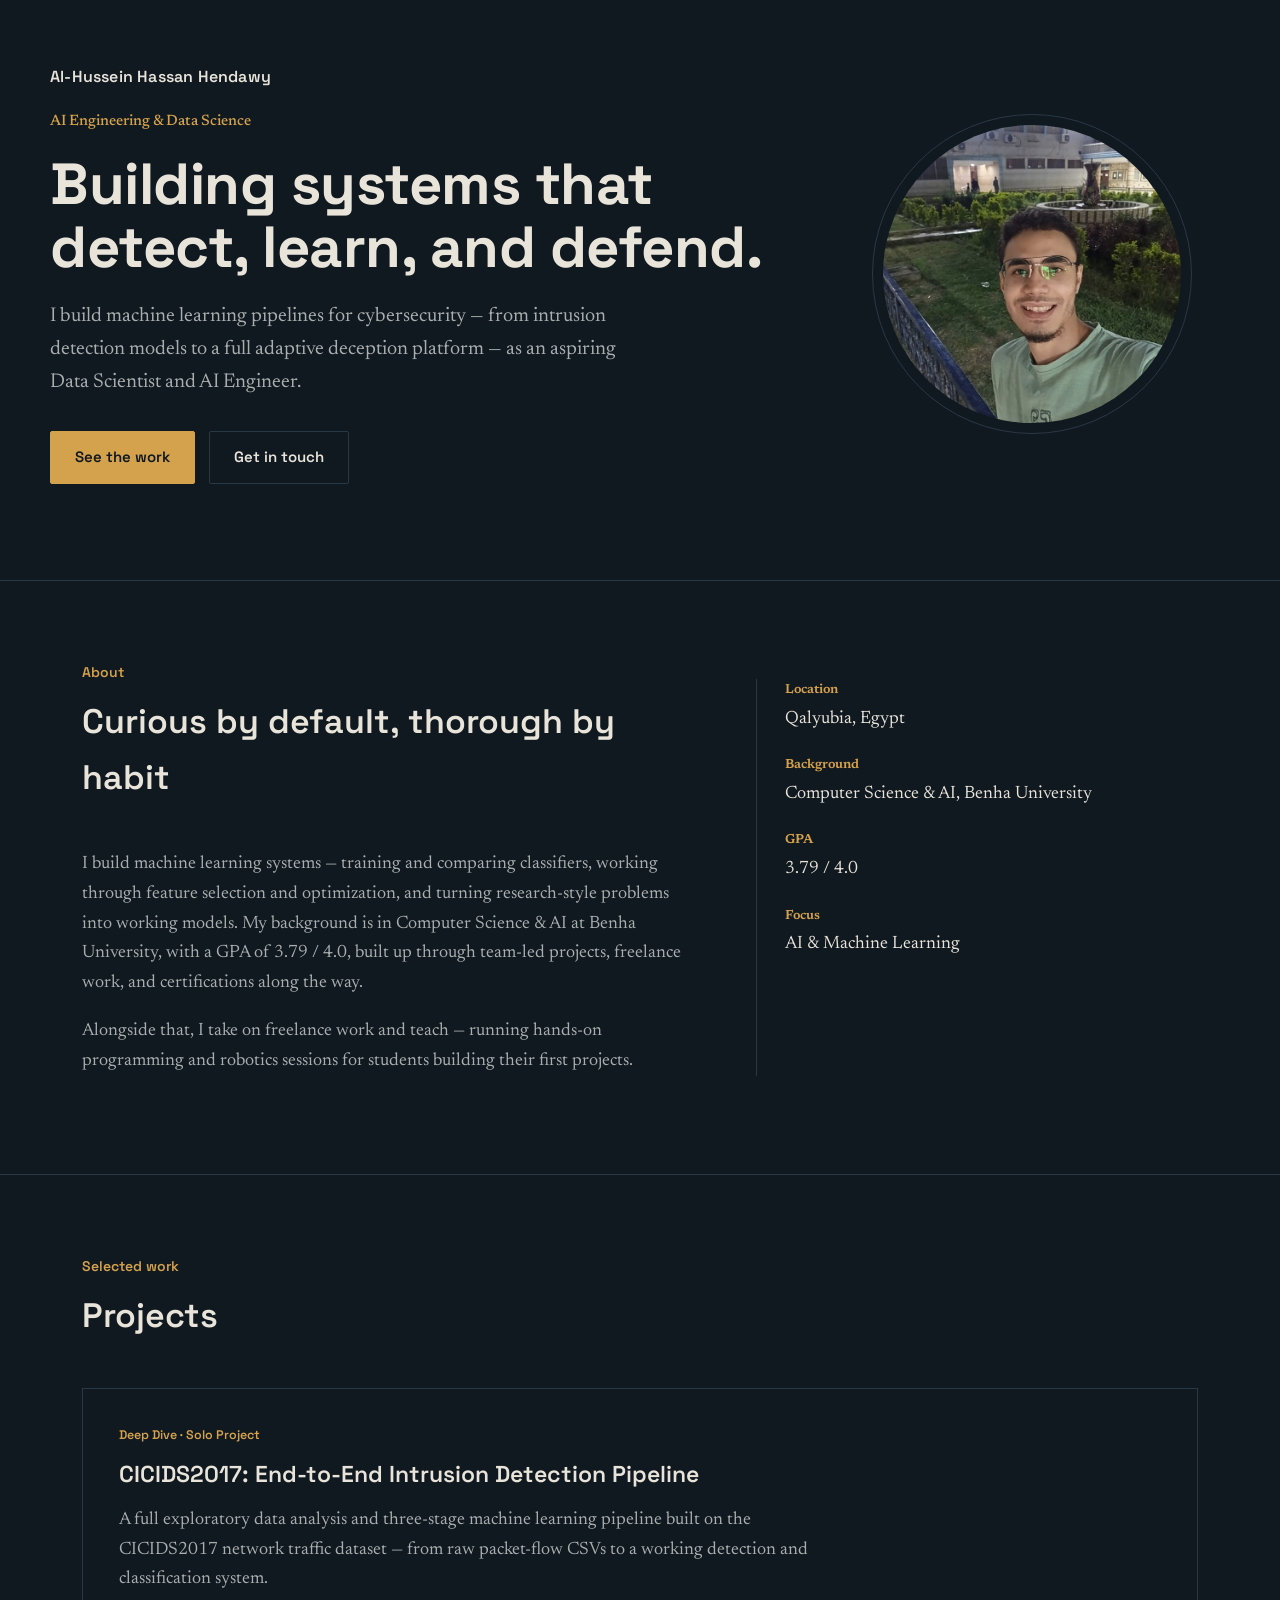
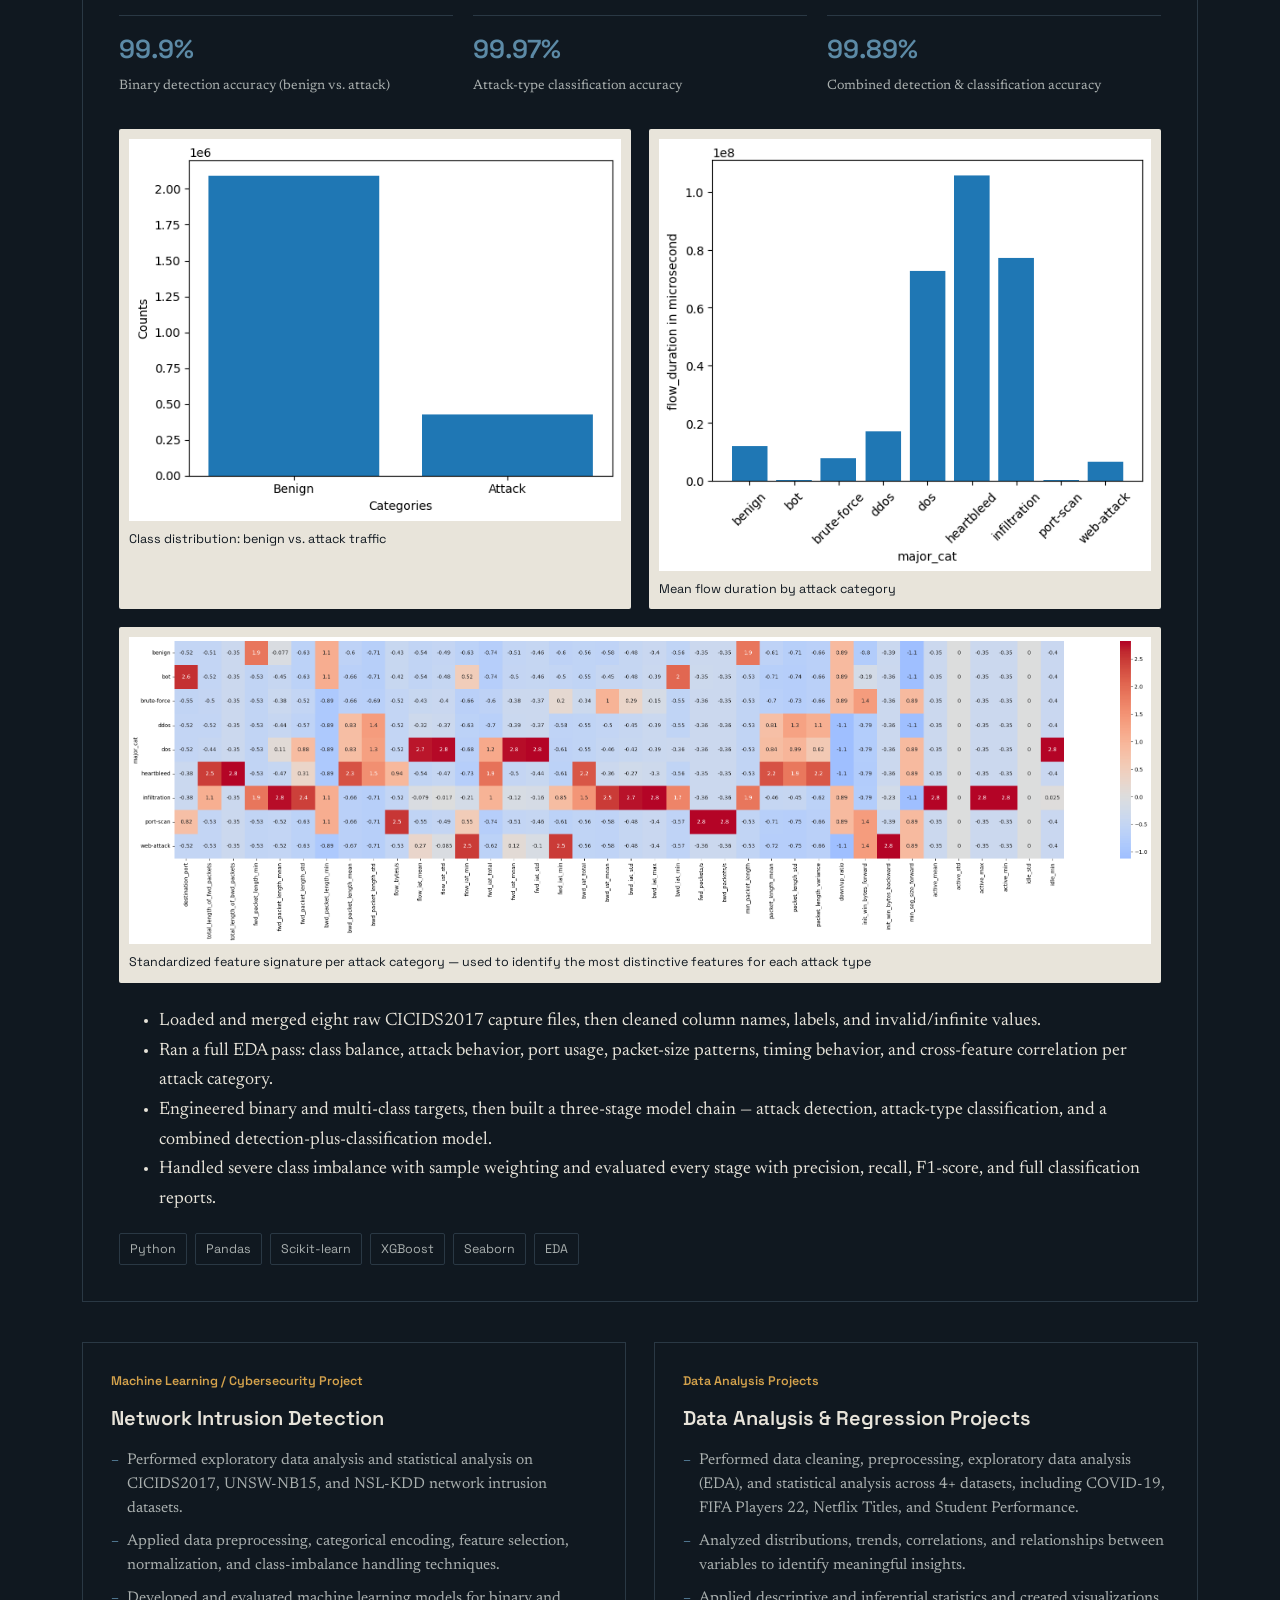
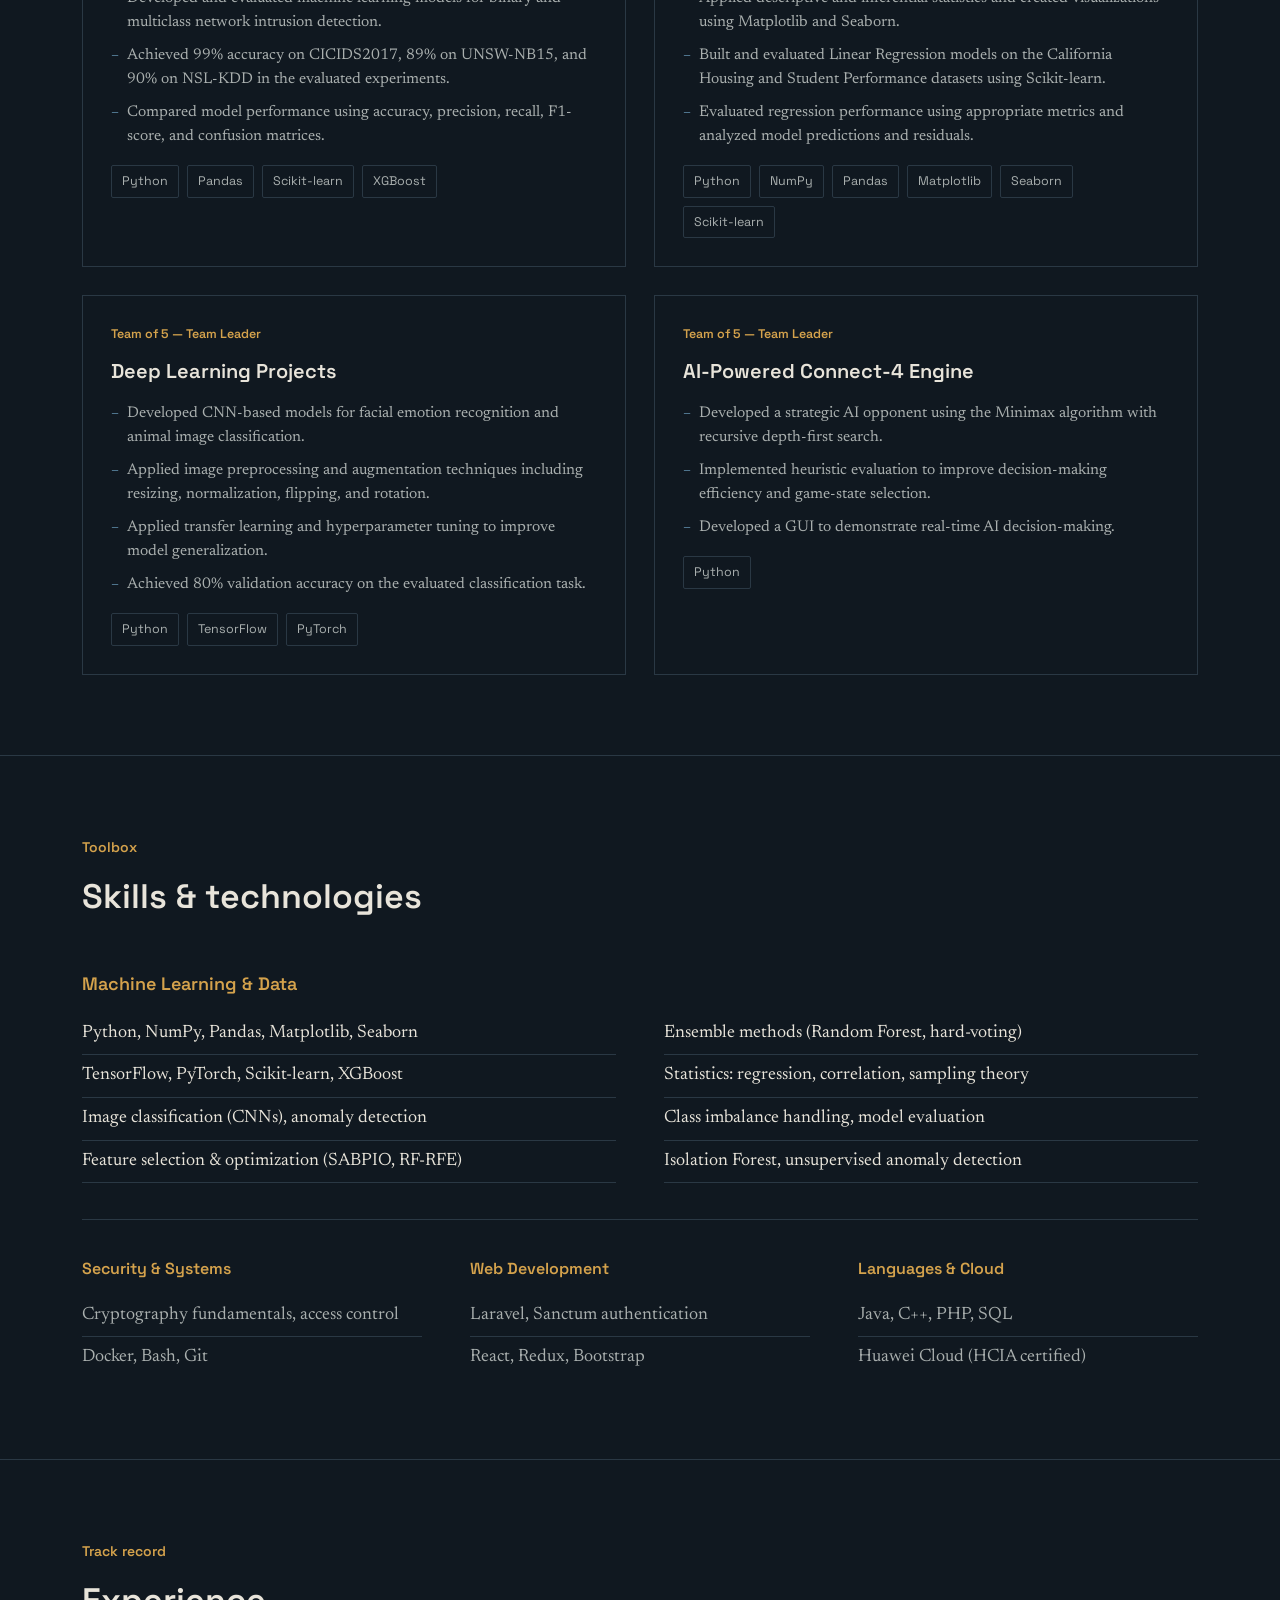
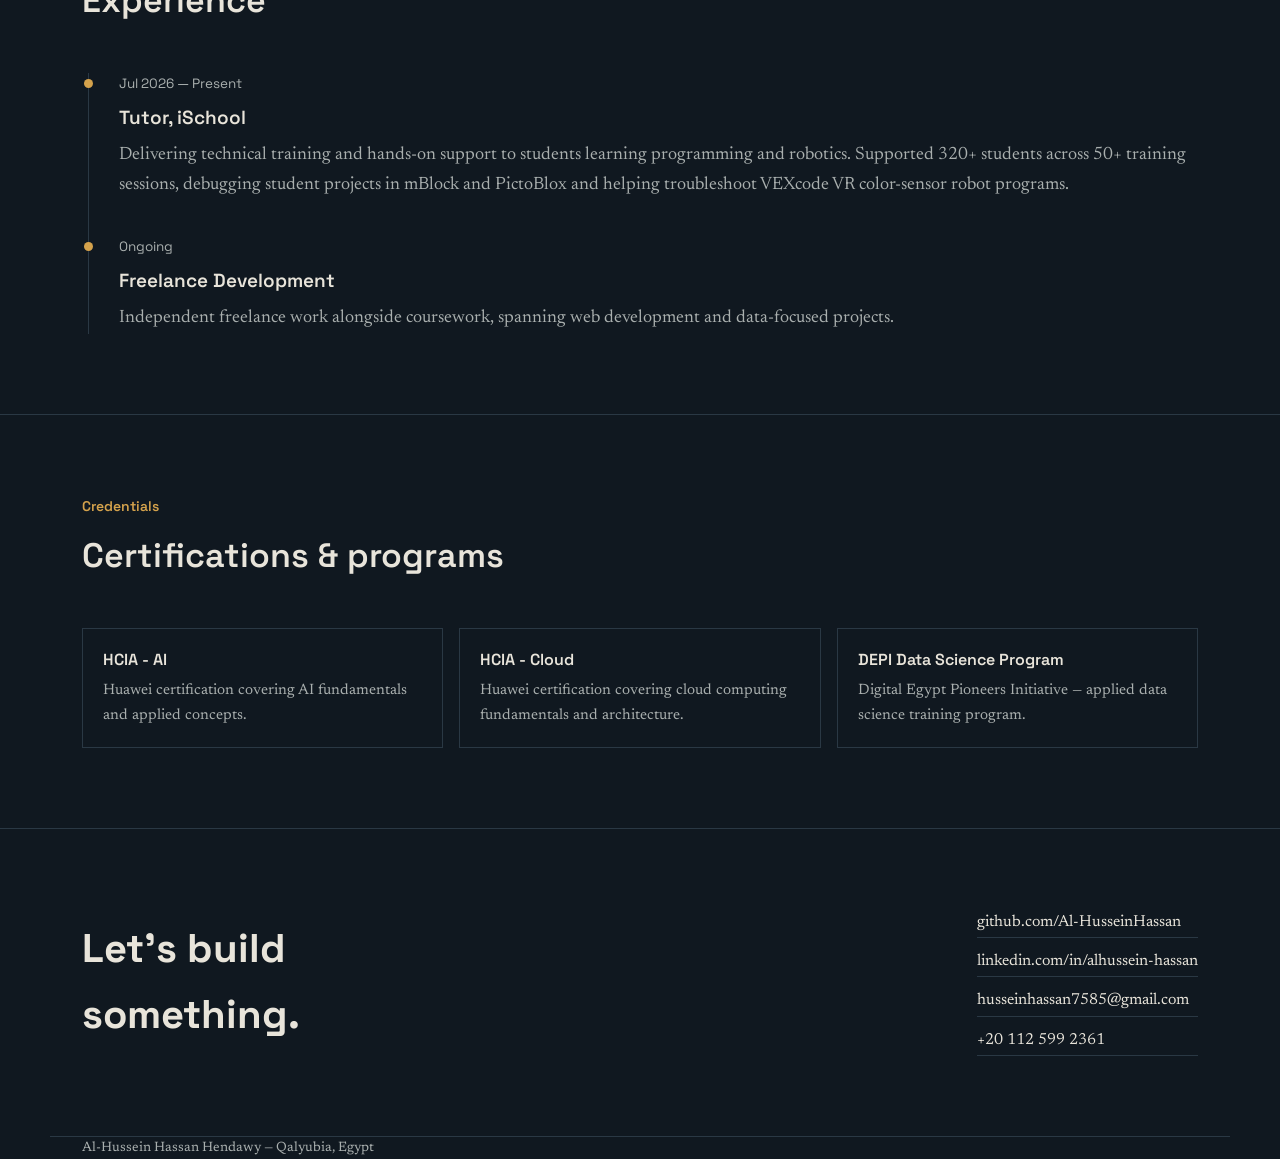
==== index.html @ 484fff5c "Rename index (6).html to index.html" ====
<!DOCTYPE html>
<html lang="en">
<head>
<meta charset="UTF-8">
<meta name="viewport" content="width=device-width, initial-scale=1.0">
<title>Al-Hussein Hassan Hendawy — AI &amp; Data Systems</title>
<link rel="preconnect" href="https://fonts.googleapis.com">
<link rel="preconnect" href="https://fonts.gstatic.com" crossorigin>
<link href="https://fonts.googleapis.com/css2?family=Space+Grotesk:wght@400;500;600;700&family=Newsreader:ital,wght@0,400;0,500;1,400&display=swap" rel="stylesheet">
<style>
  :root{
    --ink:#101820;
    --panel:#17222C;
    --panel-line:#2A3844;
    --paper:#E8E4DA;
    --paper-dim:#A9AFAE;
    --gold:#D4A24C;
    --signal:#5C8AA6;
    --danger:#B85C4A;
    --max:760px;
    --wide:1180px;
  }
  *{box-sizing:border-box;}
  html{scroll-behavior:smooth;}
  body{
    margin:0;
    background:var(--ink);
    color:var(--paper);
    font-family:'Newsreader', Georgia, serif;
    font-size:18px;
    line-height:1.65;
    -webkit-font-smoothing:antialiased;
  }
  h1,h2,h3,.label,nav,.btn,.tag{font-family:'Space Grotesk', sans-serif;}
  a{color:inherit;}
  .wrap{max-width:var(--wide); margin:0 auto; padding:0 32px;}
  .prose{max-width:var(--max);}

  /* focus visibility */
  a:focus-visible, button:focus-visible{outline:2px solid var(--gold); outline-offset:3px;}

  @media (prefers-reduced-motion: reduce){
    *{animation:none !important; transition:none !important;}
  }

  /* ---------- Hero ---------- */
  .hero{
    padding:64px 0 96px;
    display:grid;
    grid-template-columns:1.3fr 0.7fr;
    gap:48px;
    align-items:center;
  }
  .hero-name{
    font-family:'Space Grotesk', sans-serif;
    font-size:16px; font-weight:600; letter-spacing:0.2px;
    color:var(--paper); margin:0 0 20px;
  }
  .hero-eyebrow{color:var(--gold); font-size:15px; margin:0 0 18px; font-weight:500;}
  .hero h1{
    font-size:clamp(38px, 5vw, 58px);
    line-height:1.08;
    margin:0 0 22px;
    font-weight:700;
    letter-spacing:-0.5px;
  }
  .hero p.lede{
    font-family:'Newsreader', serif;
    font-size:20px;
    color:var(--paper-dim);
    max-width:52ch;
    margin:0 0 32px;
  }
  .hero-actions{display:flex; gap:14px; flex-wrap:wrap;}
  .btn{
    display:inline-block; padding:13px 24px; border-radius:2px;
    text-decoration:none; font-size:15px; font-weight:600;
    border:1px solid var(--gold); transition:background .2s, color .2s;
  }
  .btn.primary{background:var(--gold); color:var(--ink);}
  .btn.primary:hover{background:#e3b869;}
  .btn.ghost{background:transparent; color:var(--paper); border-color:var(--panel-line);}
  .btn.ghost:hover{border-color:var(--paper-dim);}

  .hero-art{width:100%; height:auto;}
  .hero-photo-wrap{
    position:relative;
    border:1px solid var(--panel-line);
    border-radius:50%;
    padding:10px;
    width:min(100%, 320px);
    aspect-ratio:1 / 1;
    margin:0 auto;
    overflow:hidden;
  }
  .hero-photo-wrap img{
    display:block; width:100%; height:100%;
    object-fit:cover;
    border-radius:50%;
    filter:grayscale(15%) contrast(1.03);
  }
  .hero-photo-wrap::before{
    content:"";
    position:absolute; top:8px; left:8px;
    width:22px; height:22px;
    border-top:2px solid var(--gold); border-left:2px solid var(--gold);
    border-top-left-radius:50%;
  }
  .hero-photo-wrap::after{
    content:"";
    position:absolute; bottom:8px; right:8px;
    width:22px; height:22px;
    border-bottom:2px solid var(--gold); border-right:2px solid var(--gold);
    border-bottom-right-radius:50%;
  }
  .node{fill:var(--signal); opacity:0.85;}
  .node.flagged{fill:var(--gold);}
  .edge{stroke:var(--panel-line); stroke-width:1.4;}
  .edge.active{stroke:var(--signal); stroke-width:1.4; opacity:0.7;}
  .pulse{
    animation:pulse 2.6s ease-in-out infinite;
    transform-origin:center;
  }
  @keyframes pulse{
    0%,100%{ r:7; opacity:1; }
    50%{ r:11; opacity:0.55; }
  }

  @media (max-width:820px){
    .hero{grid-template-columns:1fr; padding-top:56px;}
  }

  /* ---------- Section shell ---------- */
  section{padding:80px 0; border-top:1px solid var(--panel-line);}
  .section-head{margin-bottom:44px;}
  .section-head .label{color:var(--gold); font-size:14px; font-weight:600; margin:0 0 10px;}
  .section-head h2{font-size:clamp(26px,3vw,34px); margin:0; font-weight:600;}

  /* ---------- About ---------- */
  .about-grid{display:grid; grid-template-columns:1.4fr 1fr; gap:56px;}
  .about-grid p{color:var(--paper-dim);}
  .facts{border-left:1px solid var(--panel-line); padding-left:28px;}
  .facts dt{color:var(--gold); font-size:13px; font-weight:600; margin-top:20px;}
  .facts dt:first-child{margin-top:0;}
  .facts dd{margin:4px 0 0; color:var(--paper);}
  @media (max-width:820px){
    .about-grid{grid-template-columns:1fr;}
    .facts{border-left:none; border-top:1px solid var(--panel-line); padding-left:0; padding-top:28px;}
  }

  /* ---------- Projects ---------- */
  .case{
    border-top:1px solid var(--panel-line);
    padding:34px 0;
    display:grid;
    grid-template-columns:220px 1fr;
    gap:36px;
  }
  .case:last-child{border-bottom:1px solid var(--panel-line);}
  .case-meta{color:var(--paper-dim); font-size:14px;}
  .case-meta .role{color:var(--gold); font-weight:600; display:block; margin-bottom:6px; font-family:'Space Grotesk',sans-serif; font-size:13px;}
  .case h3{margin:0 0 10px; font-size:22px; font-weight:600;}
  .case p{color:var(--paper-dim); margin:0 0 14px;}
  .tags{display:flex; flex-wrap:wrap; gap:8px;}
  .tag{
    font-size:12.5px; padding:5px 10px; border:1px solid var(--panel-line);
    color:var(--paper-dim); border-radius:2px;
  }
  .result{color:var(--signal); font-size:15px; font-family:'Space Grotesk',sans-serif; font-weight:500;}
  @media (max-width:700px){
    .case{grid-template-columns:1fr; gap:12px;}
  }

  .project-grid{display:grid; grid-template-columns:repeat(2, 1fr); gap:28px;}
  .project-card{border:1px solid var(--panel-line); padding:28px;}
  .project-card .role{
    color:var(--gold); font-size:12.5px; font-family:'Space Grotesk',sans-serif;
    font-weight:600; display:block; margin-bottom:10px;
  }
  .project-card h3{font-size:20px; font-weight:600; margin:0 0 14px;}
  .project-card .bullets{list-style:none; margin:0 0 16px; padding:0;}
  .project-card .bullets li{
    position:relative; padding-left:16px; margin-bottom:9px;
    color:var(--paper-dim); font-size:15.5px; line-height:1.55;
  }
  .project-card .bullets li::before{
    content:"–"; position:absolute; left:0; color:var(--signal);
  }
  .project-card .bullets li:last-child{margin-bottom:0;}
  @media (max-width:820px){ .project-grid{grid-template-columns:1fr;} }

  /* ---------- Case study (CICIDS2017) ---------- */
  .study{
    border:1px solid var(--panel-line);
    padding:36px;
    margin-bottom:40px;
  }
  .study-head{margin-bottom:18px;}
  .study .role{
    color:var(--gold); font-size:12.5px; font-weight:600;
    font-family:'Space Grotesk',sans-serif; display:block; margin-bottom:10px;
  }
  .study h3{font-size:23px; font-weight:600; margin:0 0 12px;}
  .study > p{color:var(--paper-dim); max-width:72ch; margin:0 0 20px;}
  .study-stats{
    display:grid; grid-template-columns:repeat(3, 1fr); gap:20px;
    margin-bottom:28px;
  }
  .stat{border-top:1px solid var(--panel-line); padding-top:12px;}
  .stat .num{font-family:'Space Grotesk',sans-serif; font-size:26px; font-weight:600; color:var(--signal); display:block;}
  .stat .desc{color:var(--paper-dim); font-size:13.5px;}
  .study-gallery{
    display:grid; grid-template-columns:1fr 1fr; gap:18px; margin-bottom:24px;
  }
  .study-gallery figure{margin:0; background:var(--paper); border-radius:2px; padding:10px;}
  .study-gallery figure.wide{grid-column:1 / -1;}
  .study-gallery img{width:100%; height:auto; display:block;}
  .study-gallery figcaption{
    color:var(--ink); font-size:12.5px; margin-top:8px; font-family:'Space Grotesk',sans-serif;
  }
  @media (max-width:700px){ .study-stats{grid-template-columns:1fr 1fr;} .study-gallery{grid-template-columns:1fr;} }

  /* ---------- Skills ---------- */
  .skill-feature{
    border-bottom:1px solid var(--panel-line);
    padding-bottom:36px;
    margin-bottom:36px;
  }
  .skill-feature h3{font-size:18px; font-weight:600; color:var(--gold); margin:0 0 14px;}
  .skill-feature ul{
    list-style:none; margin:0; padding:0; color:var(--paper-dim);
    columns:2; column-gap:48px;
  }
  .skill-feature li{padding:6px 0; border-bottom:1px solid var(--panel-line); break-inside:avoid; color:var(--paper);}
  .skill-grid{display:grid; grid-template-columns:repeat(3, 1fr); gap:36px 48px;}
  .skill-group h3{font-size:16px; font-weight:600; color:var(--gold); margin:0 0 12px;}
  .skill-group ul{list-style:none; margin:0; padding:0; color:var(--paper-dim);}
  .skill-group li{padding:6px 0; border-bottom:1px solid var(--panel-line);}
  .skill-group li:last-child{border-bottom:none;}
  @media (max-width:700px){
    .skill-feature ul{columns:1;}
    .skill-grid{grid-template-columns:1fr;}
  }

  /* ---------- Timeline (experience) ---------- */
  .tline{border-left:1px solid var(--panel-line); margin-left:6px;}
  .titem{position:relative; padding:0 0 36px 30px;}
  .titem:last-child{padding-bottom:0;}
  .titem::before{
    content:""; position:absolute; left:-5px; top:6px;
    width:9px; height:9px; border-radius:50%; background:var(--gold);
  }
  .titem .when{color:var(--paper-dim); font-size:13.5px; font-family:'Space Grotesk',sans-serif;}
  .titem h3{margin:6px 0 8px; font-size:19px; font-weight:600;}
  .titem p{color:var(--paper-dim); margin:0;}

  /* ---------- Certifications ---------- */
  .cert-row{display:flex; gap:16px; flex-wrap:wrap;}
  .cert{
    border:1px solid var(--panel-line); padding:18px 20px; flex:1 1 220px;
  }
  .cert h4{margin:0 0 6px; font-size:16px; font-family:'Space Grotesk',sans-serif; font-weight:600;}
  .cert p{margin:0; color:var(--paper-dim); font-size:15px;}

  /* ---------- Contact ---------- */
  .contact-grid{display:flex; justify-content:space-between; align-items:flex-end; flex-wrap:wrap; gap:24px;}
  .contact-grid h2{font-size:clamp(28px,4vw,40px); margin:0 0 8px; max-width:14ch;}
  .contact-links{display:flex; flex-direction:column; gap:10px; font-size:16px;}
  .contact-links a{text-decoration:none; border-bottom:1px solid var(--panel-line); padding-bottom:2px;}
  .contact-links a:hover{border-color:var(--gold); color:var(--gold);}

  footer{
    border-top:1px solid var(--panel-line);
    padding:28px 0; color:var(--paper-dim); font-size:13.5px;
    display:flex; justify-content:space-between; flex-wrap:wrap; gap:8px;
  }
</style>
</head>
<body>

<main id="top">

  <!-- HERO -->
  <div class="wrap hero">
    <div>
      <p class="hero-name">Al-Hussein Hassan Hendawy</p>
      <p class="hero-eyebrow">AI Engineering &amp; Data Science</p>
      <h1>Building systems that detect, learn, and defend.</h1>
      <p class="lede">I build machine learning pipelines for cybersecurity — from intrusion detection models to a full adaptive deception platform — as an aspiring Data Scientist and AI Engineer.</p>
      <div class="hero-actions">
        <a href="https://github.com/Al-HusseinHassan" class="btn primary" target="_blank" rel="noopener">See the work</a>
        <a href="https://mail.google.com/mail/?view=cm&fs=1&to=husseinhassan7585@gmail.com" class="btn ghost" target="_blank" rel="noopener">Get in touch</a>
      </div>
    </div>
    <div class="hero-photo-wrap">
      <img src="[data-uri]" alt="Al-Hussein Hassan Hendawy">
    </div>
  </div>

  <!-- ABOUT -->
  <section id="about">
    <div class="wrap about-grid">
      <div>
        <div class="section-head">
          <p class="label">About</p>
          <h2>Curious by default, thorough by habit</h2>
        </div>
        <p>I build machine learning systems — training and comparing classifiers, working through feature selection and optimization, and turning research-style problems into working models. My background is in Computer Science &amp; AI at Benha University, with a GPA of 3.79 / 4.0, built up through team-led projects, freelance work, and certifications along the way.</p>
        <p>Alongside that, I take on freelance work and teach — running hands-on programming and robotics sessions for students building their first projects.</p>
      </div>
      <dl class="facts">
        <dt>Location</dt>
        <dd>Qalyubia, Egypt</dd>
        <dt>Background</dt>
        <dd>Computer Science &amp; AI, Benha University</dd>
        <dt>GPA</dt>
        <dd>3.79 / 4.0</dd>
        <dt>Focus</dt>
        <dd>AI &amp; Machine Learning</dd>
      </dl>
    </div>
  </section>

  <!-- PROJECTS -->
  <section id="projects">
    <div class="wrap">
      <div class="section-head">
        <p class="label">Selected work</p>
        <h2>Projects</h2>
      </div>

      <div class="study">
        <span class="role">Deep Dive · Solo Project</span>
        <h3>CICIDS2017: End-to-End Intrusion Detection Pipeline</h3>
        <p>A full exploratory data analysis and three-stage machine learning pipeline built on the CICIDS2017 network traffic dataset — from raw packet-flow CSVs to a working detection and classification system.</p>
        <div class="study-stats">
          <div class="stat">
            <span class="num">99.9%</span>
            <span class="desc">Binary detection accuracy (benign vs. attack)</span>
          </div>
          <div class="stat">
            <span class="num">99.97%</span>
            <span class="desc">Attack-type classification accuracy</span>
          </div>
          <div class="stat">
            <span class="num">99.89%</span>
            <span class="desc">Combined detection &amp; classification accuracy</span>
          </div>
        </div>
        <div class="study-gallery">
          <figure>
            <img src="[data-uri]" alt="Bar chart comparing benign versus attack traffic counts">
            <figcaption>Class distribution: benign vs. attack traffic</figcaption>
          </figure>
          <figure>
            <img src="[data-uri]" alt="Bar chart of mean flow duration across attack categories">
            <figcaption>Mean flow duration by attack category</figcaption>
          </figure>
          <figure class="wide">
            <img src="[data-uri]" alt="Heatmap of standardized feature values per attack category">
            <figcaption>Standardized feature signature per attack category — used to identify the most distinctive features for each attack type</figcaption>
          </figure>
        </div>
        <ul class="bullets">
          <li>Loaded and merged eight raw CICIDS2017 capture files, then cleaned column names, labels, and invalid/infinite values.</li>
          <li>Ran a full EDA pass: class balance, attack behavior, port usage, packet-size patterns, timing behavior, and cross-feature correlation per attack category.</li>
          <li>Engineered binary and multi-class targets, then built a three-stage model chain — attack detection, attack-type classification, and a combined detection-plus-classification model.</li>
          <li>Handled severe class imbalance with sample weighting and evaluated every stage with precision, recall, F1-score, and full classification reports.</li>
        </ul>
        <div class="tags">
          <span class="tag">Python</span><span class="tag">Pandas</span><span class="tag">Scikit-learn</span><span class="tag">XGBoost</span><span class="tag">Seaborn</span><span class="tag">EDA</span>
        </div>
      </div>

      <div class="project-grid">
        <div class="project-card">
          <span class="role">Machine Learning / Cybersecurity Project</span>
          <h3>Network Intrusion Detection</h3>
          <ul class="bullets">
            <li>Performed exploratory data analysis and statistical analysis on CICIDS2017, UNSW-NB15, and NSL-KDD network intrusion datasets.</li>
            <li>Applied data preprocessing, categorical encoding, feature selection, normalization, and class-imbalance handling techniques.</li>
            <li>Developed and evaluated machine learning models for binary and multiclass network intrusion detection.</li>
            <li>Achieved 99% accuracy on CICIDS2017, 89% on UNSW-NB15, and 90% on NSL-KDD in the evaluated experiments.</li>
            <li>Compared model performance using accuracy, precision, recall, F1-score, and confusion matrices.</li>
          </ul>
          <div class="tags">
            <span class="tag">Python</span><span class="tag">Pandas</span><span class="tag">Scikit-learn</span><span class="tag">XGBoost</span>
          </div>
        </div>

        <div class="project-card">
          <span class="role">Data Analysis Projects</span>
          <h3>Data Analysis &amp; Regression Projects</h3>
          <ul class="bullets">
            <li>Performed data cleaning, preprocessing, exploratory data analysis (EDA), and statistical analysis across 4+ datasets, including COVID-19, FIFA Players 22, Netflix Titles, and Student Performance.</li>
            <li>Analyzed distributions, trends, correlations, and relationships between variables to identify meaningful insights.</li>
            <li>Applied descriptive and inferential statistics and created visualizations using Matplotlib and Seaborn.</li>
            <li>Built and evaluated Linear Regression models on the California Housing and Student Performance datasets using Scikit-learn.</li>
            <li>Evaluated regression performance using appropriate metrics and analyzed model predictions and residuals.</li>
          </ul>
          <div class="tags">
            <span class="tag">Python</span><span class="tag">NumPy</span><span class="tag">Pandas</span><span class="tag">Matplotlib</span><span class="tag">Seaborn</span><span class="tag">Scikit-learn</span>
          </div>
        </div>

        <div class="project-card">
          <span class="role">Team of 5 — Team Leader</span>
          <h3>Deep Learning Projects</h3>
          <ul class="bullets">
            <li>Developed CNN-based models for facial emotion recognition and animal image classification.</li>
            <li>Applied image preprocessing and augmentation techniques including resizing, normalization, flipping, and rotation.</li>
            <li>Applied transfer learning and hyperparameter tuning to improve model generalization.</li>
            <li>Achieved 80% validation accuracy on the evaluated classification task.</li>
          </ul>
          <div class="tags">
            <span class="tag">Python</span><span class="tag">TensorFlow</span><span class="tag">PyTorch</span>
          </div>
        </div>

        <div class="project-card">
          <span class="role">Team of 5 — Team Leader</span>
          <h3>AI-Powered Connect-4 Engine</h3>
          <ul class="bullets">
            <li>Developed a strategic AI opponent using the Minimax algorithm with recursive depth-first search.</li>
            <li>Implemented heuristic evaluation to improve decision-making efficiency and game-state selection.</li>
            <li>Developed a GUI to demonstrate real-time AI decision-making.</li>
          </ul>
          <div class="tags">
            <span class="tag">Python</span>
          </div>
        </div>
      </div>
    </div>
  </section>

  <!-- SKILLS -->
  <section id="skills">
    <div class="wrap">
      <div class="section-head">
        <p class="label">Toolbox</p>
        <h2>Skills &amp; technologies</h2>
      </div>
      <div class="skill-feature">
        <h3>Machine Learning &amp; Data</h3>
        <ul>
          <li>Python, NumPy, Pandas, Matplotlib, Seaborn</li>
          <li>TensorFlow, PyTorch, Scikit-learn, XGBoost</li>
          <li>Image classification (CNNs), anomaly detection</li>
          <li>Feature selection &amp; optimization (SABPIO, RF-RFE)</li>
          <li>Ensemble methods (Random Forest, hard-voting)</li>
          <li>Statistics: regression, correlation, sampling theory</li>
          <li>Class imbalance handling, model evaluation</li>
          <li>Isolation Forest, unsupervised anomaly detection</li>
        </ul>
      </div>
      <div class="skill-grid">
        <div class="skill-group">
          <h3>Security &amp; Systems</h3>
          <ul>
            <li>Cryptography fundamentals, access control</li>
            <li>Docker, Bash, Git</li>
          </ul>
        </div>
        <div class="skill-group">
          <h3>Web Development</h3>
          <ul>
            <li>Laravel, Sanctum authentication</li>
            <li>React, Redux, Bootstrap</li>
          </ul>
        </div>
        <div class="skill-group">
          <h3>Languages &amp; Cloud</h3>
          <ul>
            <li>Java, C++, PHP, SQL</li>
            <li>Huawei Cloud (HCIA certified)</li>
          </ul>
        </div>
      </div>
    </div>
  </section>

  <!-- EXPERIENCE -->
  <section id="experience">
    <div class="wrap">
      <div class="section-head">
        <p class="label">Track record</p>
        <h2>Experience</h2>
      </div>
      <div class="tline">
        <div class="titem">
          <div class="when">Jul 2026 — Present</div>
          <h3>Tutor, iSchool</h3>
          <p>Delivering technical training and hands-on support to students learning programming and robotics. Supported 320+ students across 50+ training sessions, debugging student projects in mBlock and PictoBlox and helping troubleshoot VEXcode VR color-sensor robot programs.</p>
        </div>
        <div class="titem">
          <div class="when">Ongoing</div>
          <h3>Freelance Development</h3>
          <p>Independent freelance work alongside coursework, spanning web development and data-focused projects.</p>
        </div>
      </div>
    </div>
  </section>

  <!-- CERTIFICATIONS -->
  <section id="certifications">
    <div class="wrap">
      <div class="section-head">
        <p class="label">Credentials</p>
        <h2>Certifications &amp; programs</h2>
      </div>
      <div class="cert-row">
        <div class="cert">
          <h4>HCIA - AI</h4>
          <p>Huawei certification covering AI fundamentals and applied concepts.</p>
        </div>
        <div class="cert">
          <h4>HCIA - Cloud</h4>
          <p>Huawei certification covering cloud computing fundamentals and architecture.</p>
        </div>
        <div class="cert">
          <h4>DEPI Data Science Program</h4>
          <p>Digital Egypt Pioneers Initiative — applied data science training program.</p>
        </div>
      </div>
    </div>
  </section>

  <!-- CONTACT -->
  <section id="contact">
    <div class="wrap contact-grid">
      <h2>Let's build something.</h2>
      <div class="contact-links">
        <a href="https://github.com/Al-HusseinHassan" target="_blank" rel="noopener">github.com/Al-HusseinHassan</a>
        <a href="https://www.linkedin.com/in/alhussein-hassan/" target="_blank" rel="noopener">linkedin.com/in/alhussein-hassan</a>
        <a href="mailto:husseinhassan7585@gmail.com">husseinhassan7585@gmail.com</a>
        <a href="tel:+201125992361">+20 112 599 2361</a>
      </div>
    </div>
  </section>

</main>

<footer class="wrap">
  <span>Al-Hussein Hassan Hendawy — Qalyubia, Egypt</span>
</footer>



</body>
</html>
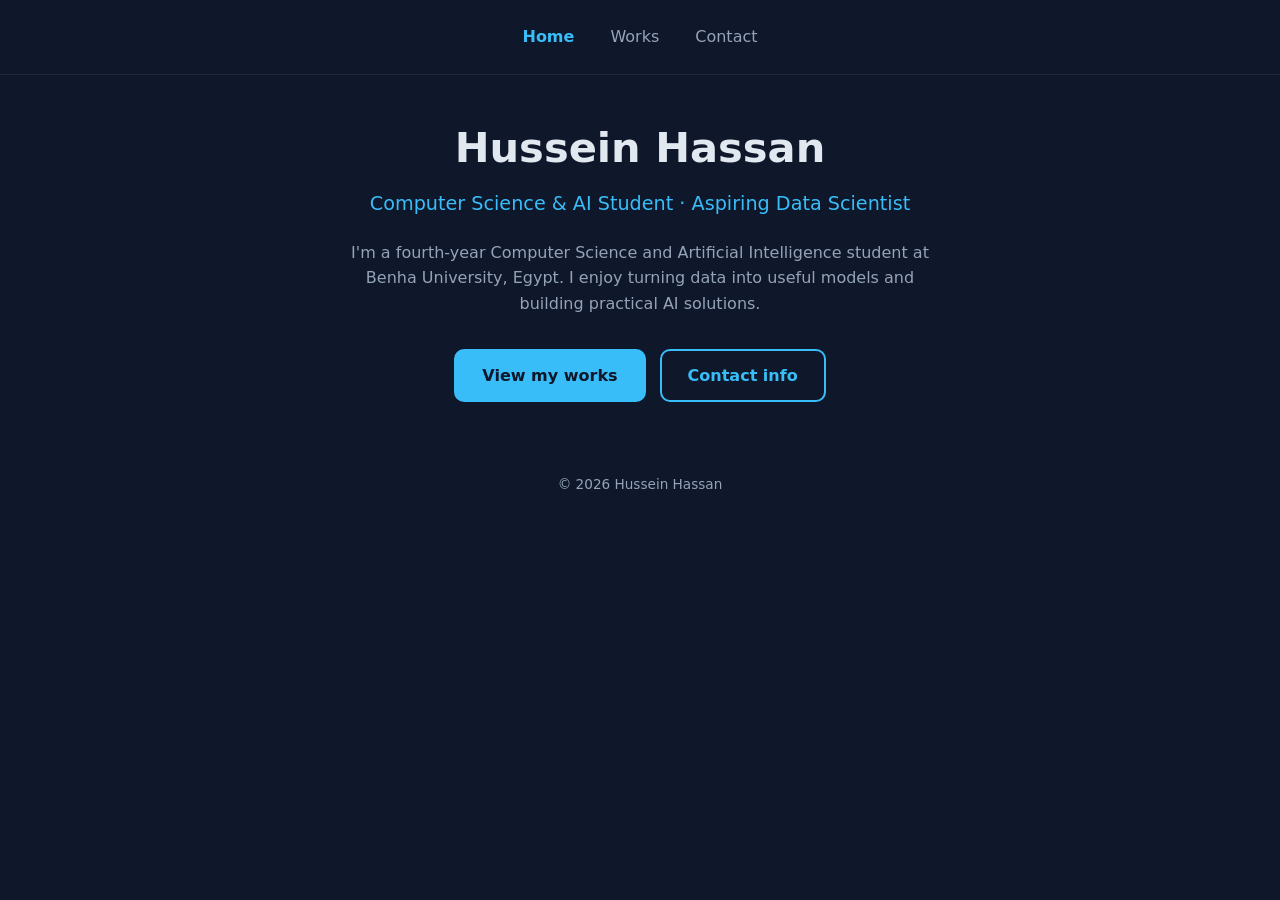
==== commit ea05e49e: "Add files via upload" ====
--- a/index.html
+++ b/index.html
@@ -1,550 +1,32 @@
 <!DOCTYPE html>
 <html lang="en">
 <head>
-<meta charset="UTF-8">
-<meta name="viewport" content="width=device-width, initial-scale=1.0">
-<title>Al-Hussein Hassan Hendawy — AI &amp; Data Systems</title>
-<link rel="preconnect" href="https://fonts.googleapis.com">
-<link rel="preconnect" href="https://fonts.gstatic.com" crossorigin>
-<link href="https://fonts.googleapis.com/css2?family=Space+Grotesk:wght@400;500;600;700&family=Newsreader:ital,wght@0,400;0,500;1,400&display=swap" rel="stylesheet">
-<style>
-  :root{
-    --ink:#101820;
-    --panel:#17222C;
-    --panel-line:#2A3844;
-    --paper:#E8E4DA;
-    --paper-dim:#A9AFAE;
-    --gold:#D4A24C;
-    --signal:#5C8AA6;
-    --danger:#B85C4A;
-    --max:760px;
-    --wide:1180px;
-  }
-  *{box-sizing:border-box;}
-  html{scroll-behavior:smooth;}
-  body{
-    margin:0;
-    background:var(--ink);
-    color:var(--paper);
-    font-family:'Newsreader', Georgia, serif;
-    font-size:18px;
-    line-height:1.65;
-    -webkit-font-smoothing:antialiased;
-  }
-  h1,h2,h3,.label,nav,.btn,.tag{font-family:'Space Grotesk', sans-serif;}
-  a{color:inherit;}
-  .wrap{max-width:var(--wide); margin:0 auto; padding:0 32px;}
-  .prose{max-width:var(--max);}
-
-  /* focus visibility */
-  a:focus-visible, button:focus-visible{outline:2px solid var(--gold); outline-offset:3px;}
-
-  @media (prefers-reduced-motion: reduce){
-    *{animation:none !important; transition:none !important;}
-  }
-
-  /* ---------- Hero ---------- */
-  .hero{
-    padding:64px 0 96px;
-    display:grid;
-    grid-template-columns:1.3fr 0.7fr;
-    gap:48px;
-    align-items:center;
-  }
-  .hero-name{
-    font-family:'Space Grotesk', sans-serif;
-    font-size:16px; font-weight:600; letter-spacing:0.2px;
-    color:var(--paper); margin:0 0 20px;
-  }
-  .hero-eyebrow{color:var(--gold); font-size:15px; margin:0 0 18px; font-weight:500;}
-  .hero h1{
-    font-size:clamp(38px, 5vw, 58px);
-    line-height:1.08;
-    margin:0 0 22px;
-    font-weight:700;
-    letter-spacing:-0.5px;
-  }
-  .hero p.lede{
-    font-family:'Newsreader', serif;
-    font-size:20px;
-    color:var(--paper-dim);
-    max-width:52ch;
-    margin:0 0 32px;
-  }
-  .hero-actions{display:flex; gap:14px; flex-wrap:wrap;}
-  .btn{
-    display:inline-block; padding:13px 24px; border-radius:2px;
-    text-decoration:none; font-size:15px; font-weight:600;
-    border:1px solid var(--gold); transition:background .2s, color .2s;
-  }
-  .btn.primary{background:var(--gold); color:var(--ink);}
-  .btn.primary:hover{background:#e3b869;}
-  .btn.ghost{background:transparent; color:var(--paper); border-color:var(--panel-line);}
-  .btn.ghost:hover{border-color:var(--paper-dim);}
-
-  .hero-art{width:100%; height:auto;}
-  .hero-photo-wrap{
-    position:relative;
-    border:1px solid var(--panel-line);
-    border-radius:50%;
-    padding:10px;
-    width:min(100%, 320px);
-    aspect-ratio:1 / 1;
-    margin:0 auto;
-    overflow:hidden;
-  }
-  .hero-photo-wrap img{
-    display:block; width:100%; height:100%;
-    object-fit:cover;
-    border-radius:50%;
-    filter:grayscale(15%) contrast(1.03);
-  }
-  .hero-photo-wrap::before{
-    content:"";
-    position:absolute; top:8px; left:8px;
-    width:22px; height:22px;
-    border-top:2px solid var(--gold); border-left:2px solid var(--gold);
-    border-top-left-radius:50%;
-  }
-  .hero-photo-wrap::after{
-    content:"";
-    position:absolute; bottom:8px; right:8px;
-    width:22px; height:22px;
-    border-bottom:2px solid var(--gold); border-right:2px solid var(--gold);
-    border-bottom-right-radius:50%;
-  }
-  .node{fill:var(--signal); opacity:0.85;}
-  .node.flagged{fill:var(--gold);}
-  .edge{stroke:var(--panel-line); stroke-width:1.4;}
-  .edge.active{stroke:var(--signal); stroke-width:1.4; opacity:0.7;}
-  .pulse{
-    animation:pulse 2.6s ease-in-out infinite;
-    transform-origin:center;
-  }
-  @keyframes pulse{
-    0%,100%{ r:7; opacity:1; }
-    50%{ r:11; opacity:0.55; }
-  }
-
-  @media (max-width:820px){
-    .hero{grid-template-columns:1fr; padding-top:56px;}
-  }
-
-  /* ---------- Section shell ---------- */
-  section{padding:80px 0; border-top:1px solid var(--panel-line);}
-  .section-head{margin-bottom:44px;}
-  .section-head .label{color:var(--gold); font-size:14px; font-weight:600; margin:0 0 10px;}
-  .section-head h2{font-size:clamp(26px,3vw,34px); margin:0; font-weight:600;}
-
-  /* ---------- About ---------- */
-  .about-grid{display:grid; grid-template-columns:1.4fr 1fr; gap:56px;}
-  .about-grid p{color:var(--paper-dim);}
-  .facts{border-left:1px solid var(--panel-line); padding-left:28px;}
-  .facts dt{color:var(--gold); font-size:13px; font-weight:600; margin-top:20px;}
-  .facts dt:first-child{margin-top:0;}
-  .facts dd{margin:4px 0 0; color:var(--paper);}
-  @media (max-width:820px){
-    .about-grid{grid-template-columns:1fr;}
-    .facts{border-left:none; border-top:1px solid var(--panel-line); padding-left:0; padding-top:28px;}
-  }
-
-  /* ---------- Projects ---------- */
-  .case{
-    border-top:1px solid var(--panel-line);
-    padding:34px 0;
-    display:grid;
-    grid-template-columns:220px 1fr;
-    gap:36px;
-  }
-  .case:last-child{border-bottom:1px solid var(--panel-line);}
-  .case-meta{color:var(--paper-dim); font-size:14px;}
-  .case-meta .role{color:var(--gold); font-weight:600; display:block; margin-bottom:6px; font-family:'Space Grotesk',sans-serif; font-size:13px;}
-  .case h3{margin:0 0 10px; font-size:22px; font-weight:600;}
-  .case p{color:var(--paper-dim); margin:0 0 14px;}
-  .tags{display:flex; flex-wrap:wrap; gap:8px;}
-  .tag{
-    font-size:12.5px; padding:5px 10px; border:1px solid var(--panel-line);
-    color:var(--paper-dim); border-radius:2px;
-  }
-  .result{color:var(--signal); font-size:15px; font-family:'Space Grotesk',sans-serif; font-weight:500;}
-  @media (max-width:700px){
-    .case{grid-template-columns:1fr; gap:12px;}
-  }
-
-  .project-grid{display:grid; grid-template-columns:repeat(2, 1fr); gap:28px;}
-  .project-card{border:1px solid var(--panel-line); padding:28px;}
-  .project-card .role{
-    color:var(--gold); font-size:12.5px; font-family:'Space Grotesk',sans-serif;
-    font-weight:600; display:block; margin-bottom:10px;
-  }
-  .project-card h3{font-size:20px; font-weight:600; margin:0 0 14px;}
-  .project-card .bullets{list-style:none; margin:0 0 16px; padding:0;}
-  .project-card .bullets li{
-    position:relative; padding-left:16px; margin-bottom:9px;
-    color:var(--paper-dim); font-size:15.5px; line-height:1.55;
-  }
-  .project-card .bullets li::before{
-    content:"–"; position:absolute; left:0; color:var(--signal);
-  }
-  .project-card .bullets li:last-child{margin-bottom:0;}
-  @media (max-width:820px){ .project-grid{grid-template-columns:1fr;} }
-
-  /* ---------- Case study (CICIDS2017) ---------- */
-  .study{
-    border:1px solid var(--panel-line);
-    padding:36px;
-    margin-bottom:40px;
-  }
-  .study-head{margin-bottom:18px;}
-  .study .role{
-    color:var(--gold); font-size:12.5px; font-weight:600;
-    font-family:'Space Grotesk',sans-serif; display:block; margin-bottom:10px;
-  }
-  .study h3{font-size:23px; font-weight:600; margin:0 0 12px;}
-  .study > p{color:var(--paper-dim); max-width:72ch; margin:0 0 20px;}
-  .study-stats{
-    display:grid; grid-template-columns:repeat(3, 1fr); gap:20px;
-    margin-bottom:28px;
-  }
-  .stat{border-top:1px solid var(--panel-line); padding-top:12px;}
-  .stat .num{font-family:'Space Grotesk',sans-serif; font-size:26px; font-weight:600; color:var(--signal); display:block;}
-  .stat .desc{color:var(--paper-dim); font-size:13.5px;}
-  .study-gallery{
-    display:grid; grid-template-columns:1fr 1fr; gap:18px; margin-bottom:24px;
-  }
-  .study-gallery figure{margin:0; background:var(--paper); border-radius:2px; padding:10px;}
-  .study-gallery figure.wide{grid-column:1 / -1;}
-  .study-gallery img{width:100%; height:auto; display:block;}
-  .study-gallery figcaption{
-    color:var(--ink); font-size:12.5px; margin-top:8px; font-family:'Space Grotesk',sans-serif;
-  }
-  @media (max-width:700px){ .study-stats{grid-template-columns:1fr 1fr;} .study-gallery{grid-template-columns:1fr;} }
-
-  /* ---------- Skills ---------- */
-  .skill-feature{
-    border-bottom:1px solid var(--panel-line);
-    padding-bottom:36px;
-    margin-bottom:36px;
-  }
-  .skill-feature h3{font-size:18px; font-weight:600; color:var(--gold); margin:0 0 14px;}
-  .skill-feature ul{
-    list-style:none; margin:0; padding:0; color:var(--paper-dim);
-    columns:2; column-gap:48px;
-  }
-  .skill-feature li{padding:6px 0; border-bottom:1px solid var(--panel-line); break-inside:avoid; color:var(--paper);}
-  .skill-grid{display:grid; grid-template-columns:repeat(3, 1fr); gap:36px 48px;}
-  .skill-group h3{font-size:16px; font-weight:600; color:var(--gold); margin:0 0 12px;}
-  .skill-group ul{list-style:none; margin:0; padding:0; color:var(--paper-dim);}
-  .skill-group li{padding:6px 0; border-bottom:1px solid var(--panel-line);}
-  .skill-group li:last-child{border-bottom:none;}
-  @media (max-width:700px){
-    .skill-feature ul{columns:1;}
-    .skill-grid{grid-template-columns:1fr;}
-  }
-
-  /* ---------- Timeline (experience) ---------- */
-  .tline{border-left:1px solid var(--panel-line); margin-left:6px;}
-  .titem{position:relative; padding:0 0 36px 30px;}
-  .titem:last-child{padding-bottom:0;}
-  .titem::before{
-    content:""; position:absolute; left:-5px; top:6px;
-    width:9px; height:9px; border-radius:50%; background:var(--gold);
-  }
-  .titem .when{color:var(--paper-dim); font-size:13.5px; font-family:'Space Grotesk',sans-serif;}
-  .titem h3{margin:6px 0 8px; font-size:19px; font-weight:600;}
-  .titem p{color:var(--paper-dim); margin:0;}
-
-  /* ---------- Certifications ---------- */
-  .cert-row{display:flex; gap:16px; flex-wrap:wrap;}
-  .cert{
-    border:1px solid var(--panel-line); padding:18px 20px; flex:1 1 220px;
-  }
-  .cert h4{margin:0 0 6px; font-size:16px; font-family:'Space Grotesk',sans-serif; font-weight:600;}
-  .cert p{margin:0; color:var(--paper-dim); font-size:15px;}
-
-  /* ---------- Contact ---------- */
-  .contact-grid{display:flex; justify-content:space-between; align-items:flex-end; flex-wrap:wrap; gap:24px;}
-  .contact-grid h2{font-size:clamp(28px,4vw,40px); margin:0 0 8px; max-width:14ch;}
-  .contact-links{display:flex; flex-direction:column; gap:10px; font-size:16px;}
-  .contact-links a{text-decoration:none; border-bottom:1px solid var(--panel-line); padding-bottom:2px;}
-  .contact-links a:hover{border-color:var(--gold); color:var(--gold);}
-
-  footer{
-    border-top:1px solid var(--panel-line);
-    padding:28px 0; color:var(--paper-dim); font-size:13.5px;
-    display:flex; justify-content:space-between; flex-wrap:wrap; gap:8px;
-  }
-</style>
+  <meta charset="UTF-8">
+  <meta name="viewport" content="width=device-width, initial-scale=1">
+  <title>Hussein Hassan</title>
+  <link rel="stylesheet" href="style.css">
 </head>
 <body>
+  <nav>
+    <a href="./" class="active">Home</a>
+    <a href="works/">Works</a>
+    <a href="contact/">Contact</a>
+  </nav>
 
-<main id="top">
+  <main class="hero">
+    <h1>Hussein Hassan</h1>
+    <div class="role">Computer Science &amp; AI Student · Aspiring Data Scientist</div>
+    <p>
+      I'm a fourth-year Computer Science and Artificial Intelligence student at
+      Benha University, Egypt. I enjoy turning data into useful models and
+      building practical AI solutions.
+    </p>
+    <div class="buttons">
+      <a class="btn primary" href="works/">View my works</a>
+      <a class="btn secondary" href="contact/">Contact info</a>
+    </div>
+  </main>
 
-  <!-- HERO -->
-  <div class="wrap hero">
-    <div>
-      <p class="hero-name">Al-Hussein Hassan Hendawy</p>
-      <p class="hero-eyebrow">AI Engineering &amp; Data Science</p>
-      <h1>Building systems that detect, learn, and defend.</h1>
-      <p class="lede">I build machine learning pipelines for cybersecurity — from intrusion detection models to a full adaptive deception platform — as an aspiring Data Scientist and AI Engineer.</p>
-      <div class="hero-actions">
-        <a href="https://github.com/Al-HusseinHassan" class="btn primary" target="_blank" rel="noopener">See the work</a>
-        <a href="https://mail.google.com/mail/?view=cm&fs=1&to=husseinhassan7585@gmail.com" class="btn ghost" target="_blank" rel="noopener">Get in touch</a>
-      </div>
-    </div>
-    <div class="hero-photo-wrap">
-      <img src="[data-uri]" alt="Al-Hussein Hassan Hendawy">
-    </div>
-  </div>
-
-  <!-- ABOUT -->
-  <section id="about">
-    <div class="wrap about-grid">
-      <div>
-        <div class="section-head">
-          <p class="label">About</p>
-          <h2>Curious by default, thorough by habit</h2>
-        </div>
-        <p>I build machine learning systems — training and comparing classifiers, working through feature selection and optimization, and turning research-style problems into working models. My background is in Computer Science &amp; AI at Benha University, with a GPA of 3.79 / 4.0, built up through team-led projects, freelance work, and certifications along the way.</p>
-        <p>Alongside that, I take on freelance work and teach — running hands-on programming and robotics sessions for students building their first projects.</p>
-      </div>
-      <dl class="facts">
-        <dt>Location</dt>
-        <dd>Qalyubia, Egypt</dd>
-        <dt>Background</dt>
-        <dd>Computer Science &amp; AI, Benha University</dd>
-        <dt>GPA</dt>
-        <dd>3.79 / 4.0</dd>
-        <dt>Focus</dt>
-        <dd>AI &amp; Machine Learning</dd>
-      </dl>
-    </div>
-  </section>
-
-  <!-- PROJECTS -->
-  <section id="projects">
-    <div class="wrap">
-      <div class="section-head">
-        <p class="label">Selected work</p>
-        <h2>Projects</h2>
-      </div>
-
-      <div class="study">
-        <span class="role">Deep Dive · Solo Project</span>
-        <h3>CICIDS2017: End-to-End Intrusion Detection Pipeline</h3>
-        <p>A full exploratory data analysis and three-stage machine learning pipeline built on the CICIDS2017 network traffic dataset — from raw packet-flow CSVs to a working detection and classification system.</p>
-        <div class="study-stats">
-          <div class="stat">
-            <span class="num">99.9%</span>
-            <span class="desc">Binary detection accuracy (benign vs. attack)</span>
-          </div>
-          <div class="stat">
-            <span class="num">99.97%</span>
-            <span class="desc">Attack-type classification accuracy</span>
-          </div>
-          <div class="stat">
-            <span class="num">99.89%</span>
-            <span class="desc">Combined detection &amp; classification accuracy</span>
-          </div>
-        </div>
-        <div class="study-gallery">
-          <figure>
-            <img src="[data-uri]" alt="Bar chart comparing benign versus attack traffic counts">
-            <figcaption>Class distribution: benign vs. attack traffic</figcaption>
-          </figure>
-          <figure>
-            <img src="[data-uri]" alt="Bar chart of mean flow duration across attack categories">
-            <figcaption>Mean flow duration by attack category</figcaption>
-          </figure>
-          <figure class="wide">
-            <img src="[data-uri]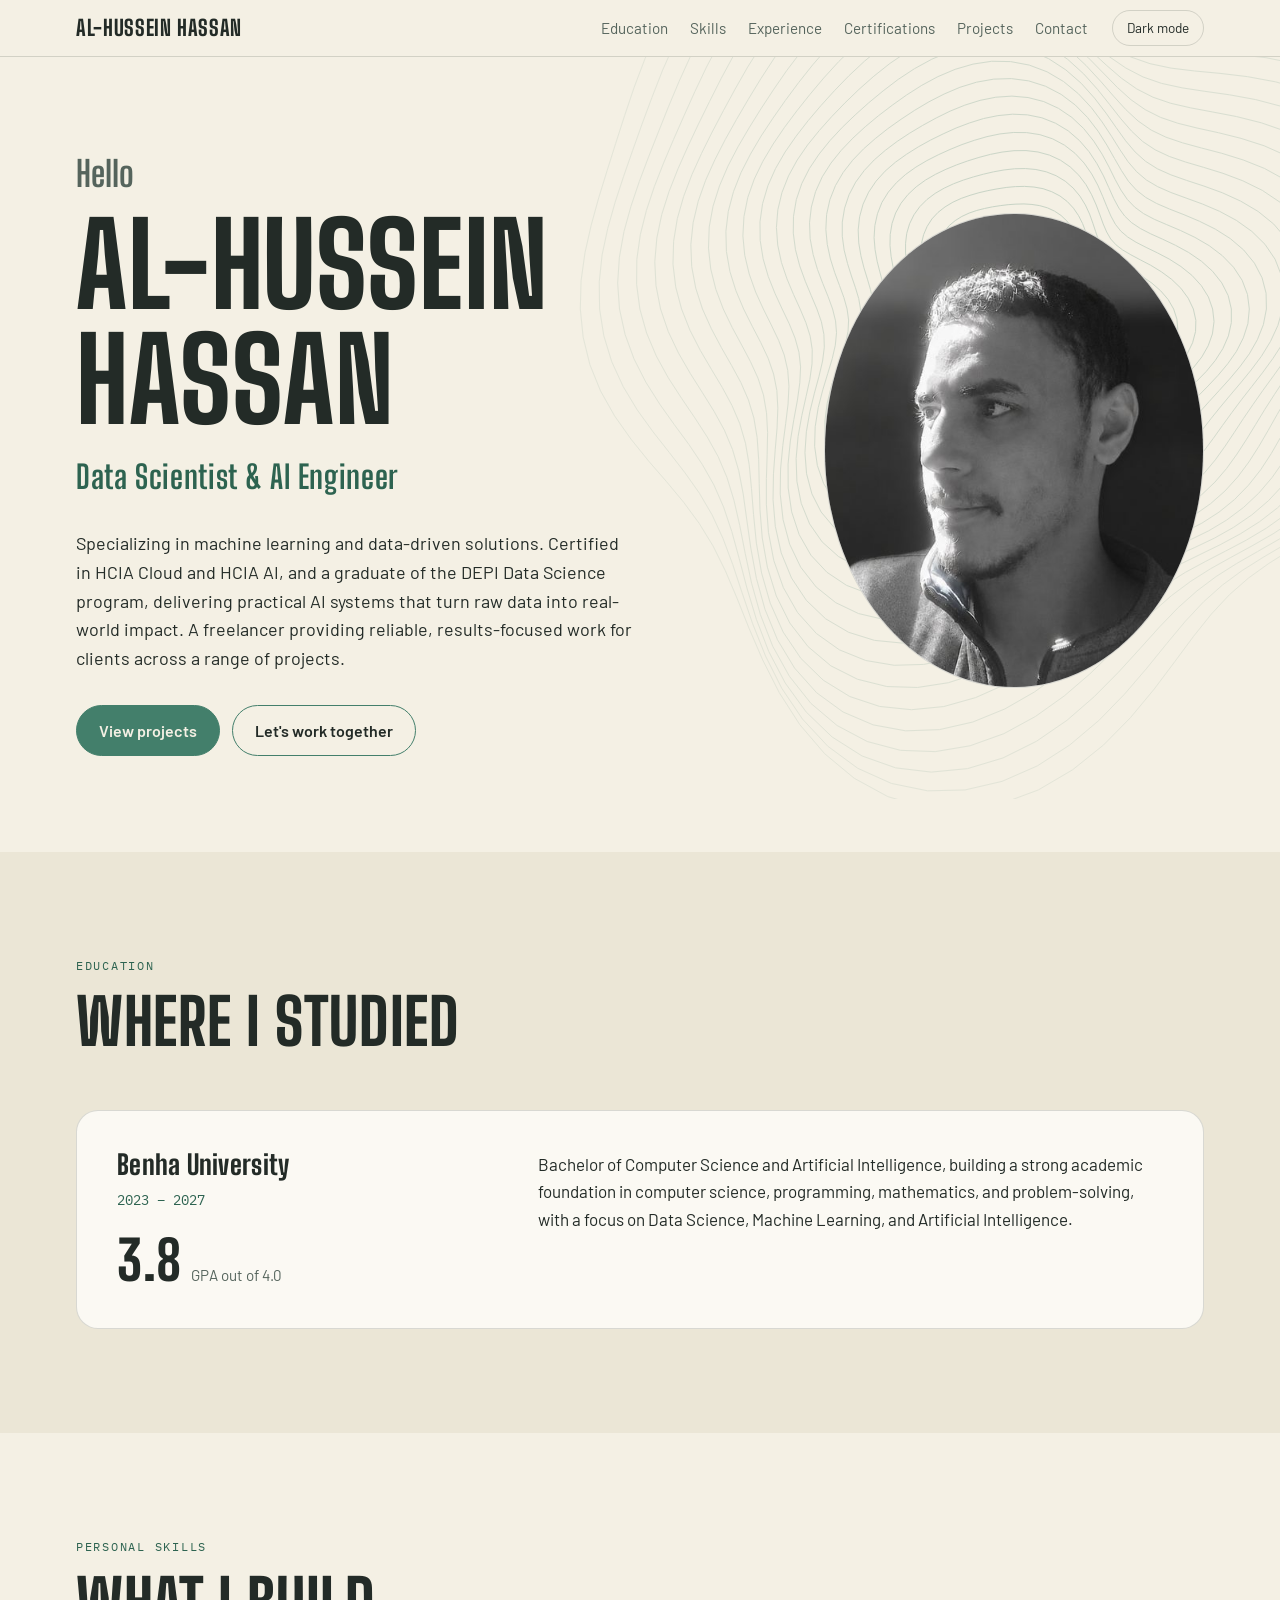
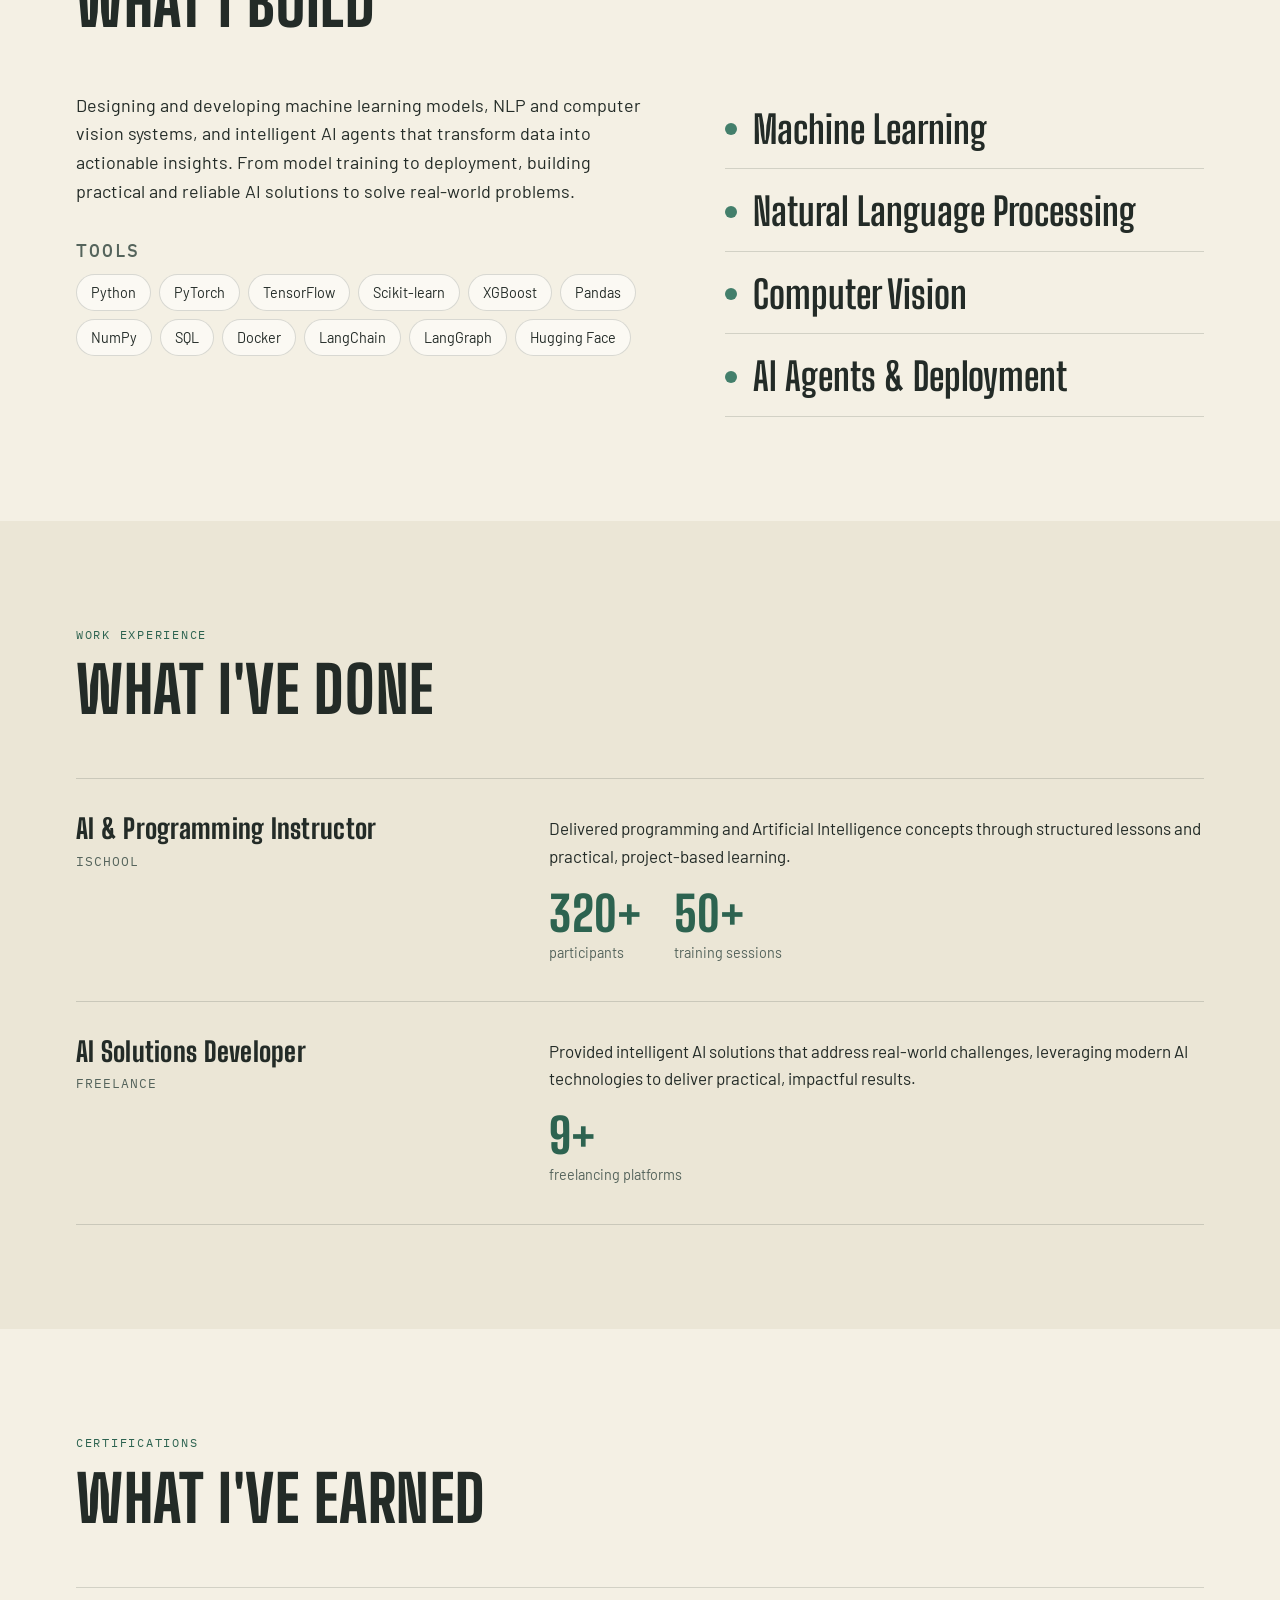
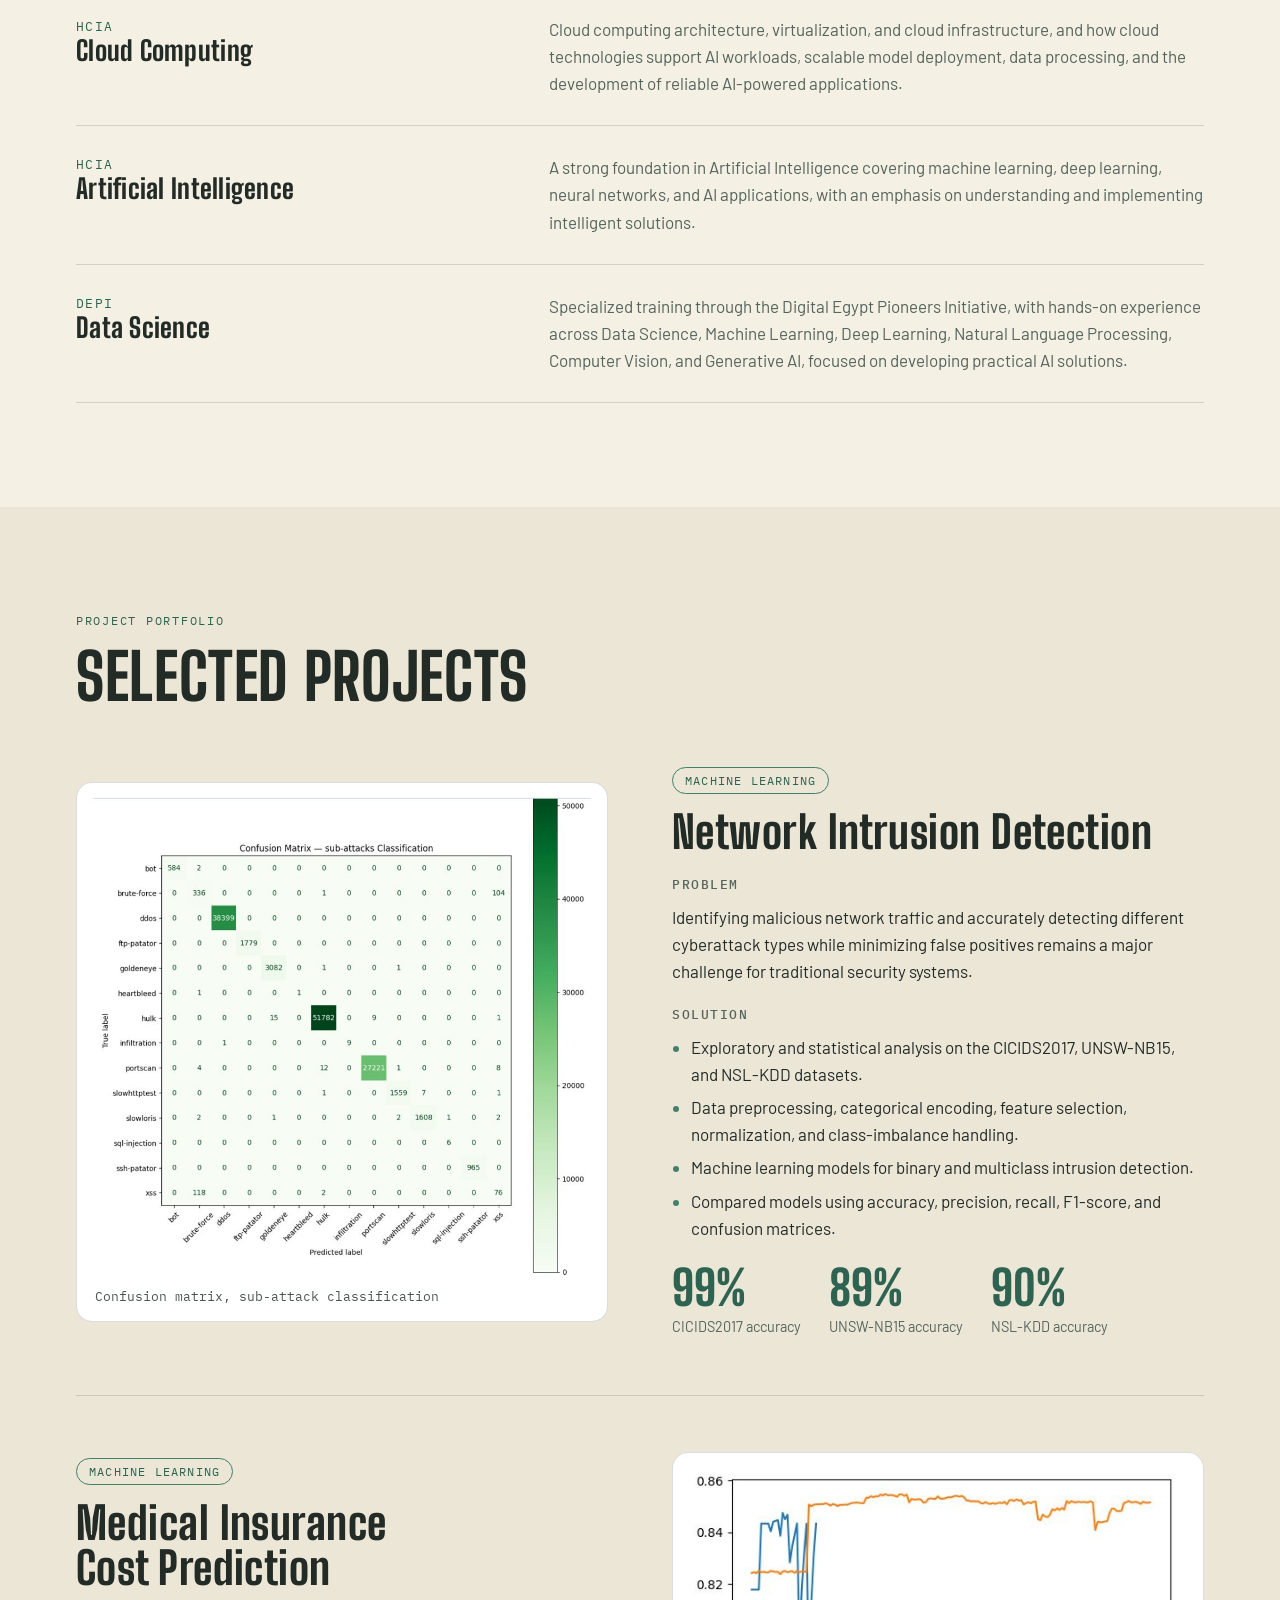
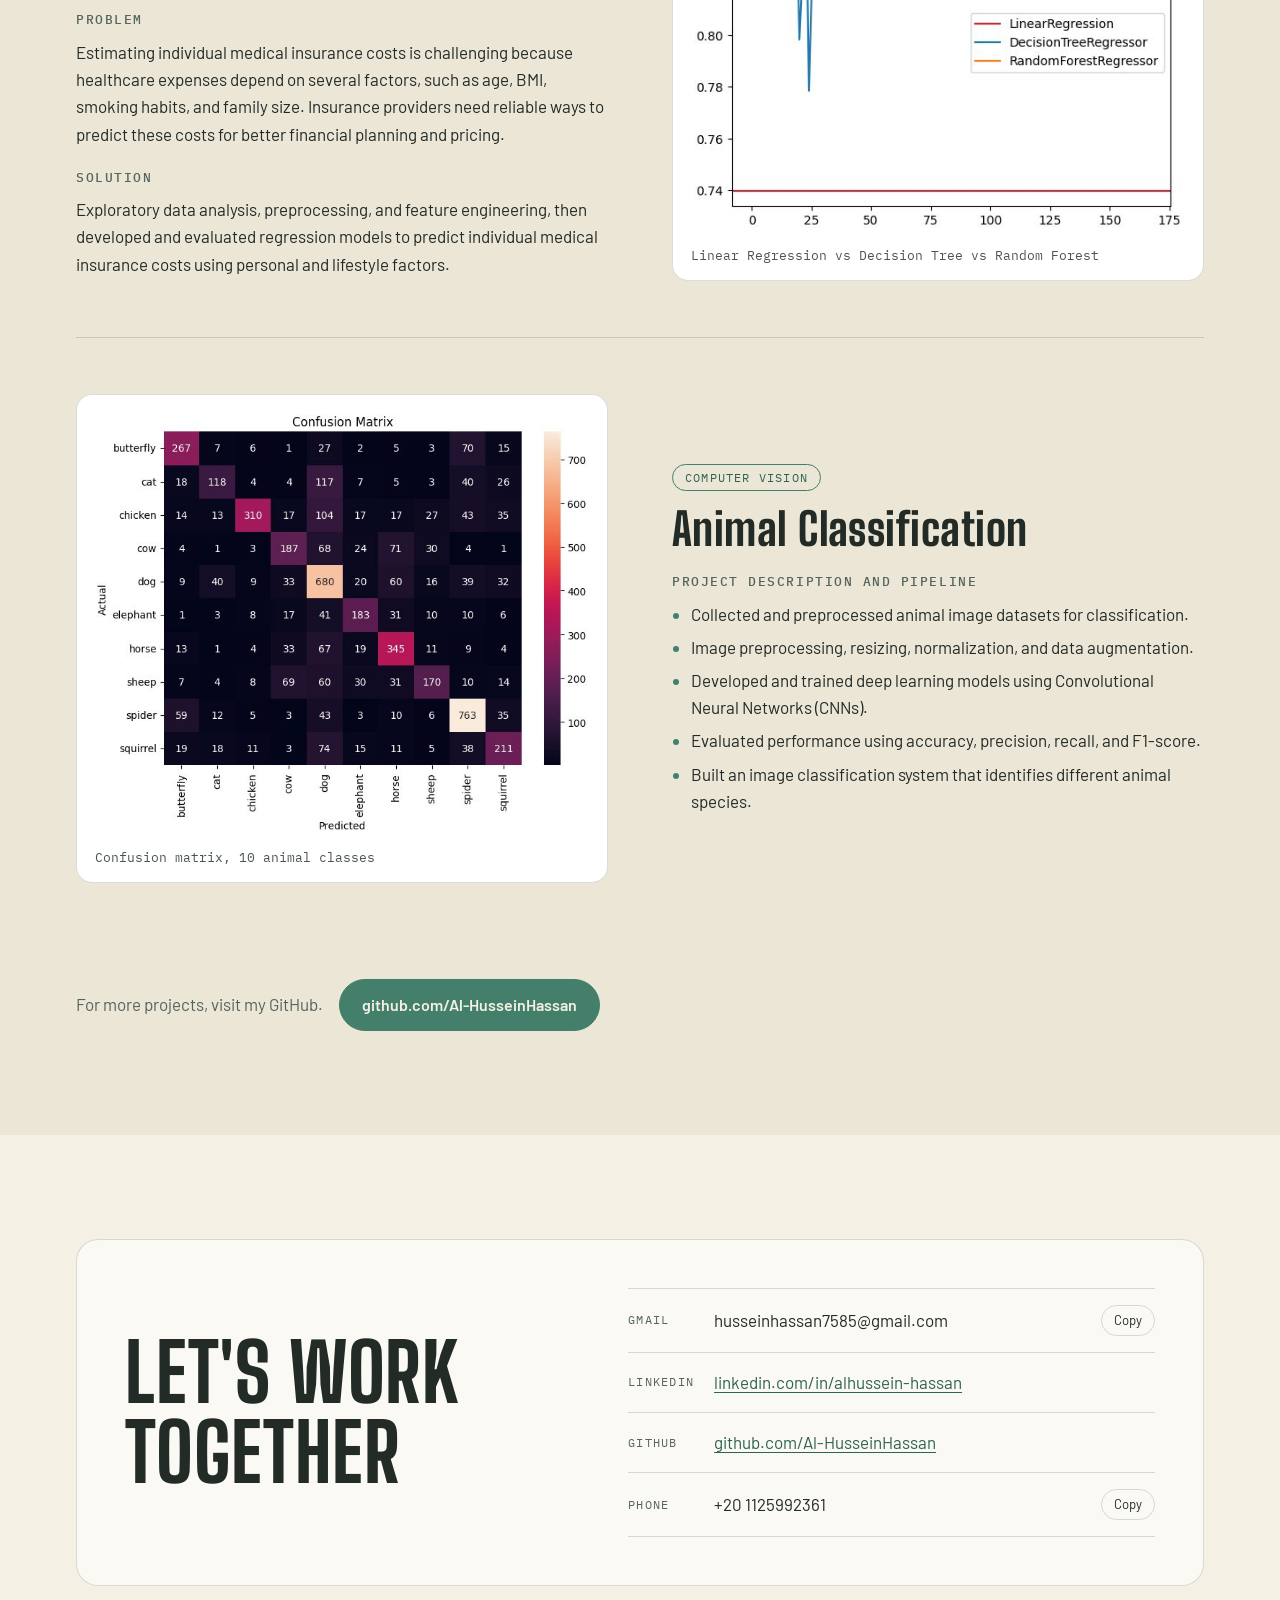
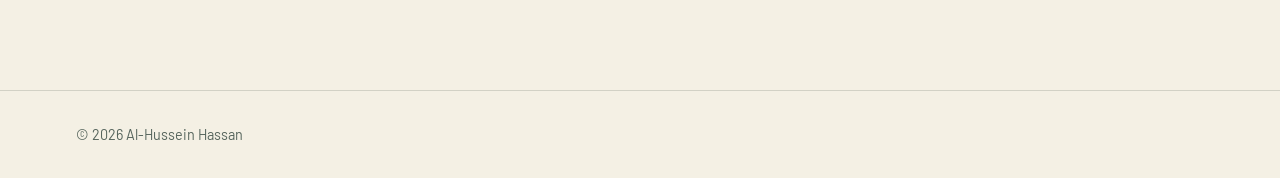
==== commit 63e9d3d5: "Add files via upload" ====
--- a/index.html
+++ b/index.html
@@ -1,32 +1,493 @@
-<!DOCTYPE html>
-<html lang="en">
-<head>
-  <meta charset="UTF-8">
-  <meta name="viewport" content="width=device-width, initial-scale=1">
-  <title>Hussein Hassan</title>
-  <link rel="stylesheet" href="style.css">
-</head>
-<body>
-  <nav>
-    <a href="./" class="active">Home</a>
-    <a href="works/">Works</a>
-    <a href="contact/">Contact</a>
-  </nav>
-
-  <main class="hero">
-    <h1>Hussein Hassan</h1>
-    <div class="role">Computer Science &amp; AI Student · Aspiring Data Scientist</div>
-    <p>
-      I'm a fourth-year Computer Science and Artificial Intelligence student at
-      Benha University, Egypt. I enjoy turning data into useful models and
-      building practical AI solutions.
-    </p>
-    <div class="buttons">
-      <a class="btn primary" href="works/">View my works</a>
-      <a class="btn secondary" href="contact/">Contact info</a>
-    </div>
-  </main>
-
-  <footer>&copy; 2026 Hussein Hassan</footer>
-</body>
-</html>
+<!doctype html><html><head><meta charset=utf8><meta name=viewport content="width=device-width,initial-scale=1,viewport-fit=cover"><style>:root{color-scheme:light;box-sizing:border-box;padding-top:env(safe-area-inset-top,0px);padding-bottom:env(safe-area-inset-bottom,0px)}html{scroll-padding-top:env(safe-area-inset-top,0px)}body{margin:0;padding:0;font:14px -apple-system,BlinkMacSystemFont,sans-serif;background:#fff;color:#000}img{max-width:100%}[hidden]:not([hidden=until-found i]){display:none!important}</style></head><body>
+<title>Al-Hussein Hassan Portfolio</title>
+<meta name="claude:viewport-fit-sides" content="cover">
+<link rel="preconnect" href="https://fonts.googleapis.com">
+<link rel="stylesheet" href="https://fonts.googleapis.com/css2?family=Barlow:wght@400;500;600&family=Big+Shoulders+Display:wght@700;800;900&family=IBM+Plex+Mono:wght@400;500&display=swap">
+<style>
+/* Layout: one long page. Hero with contour-line motif from the deck, then
+   alternating full-width bands: education, skills, experience, certifications,
+   projects (image + problem/solution), contact. */
+:root {
+  --bg: #2f3331;
+  --bg-alt: #363b38;
+  --surface: #3e4440;
+  --fg: #f3efe4;
+  --muted: #b3bdb7;
+  --accent: #6fb39b;
+  --accent-text: #92d3bb;
+  --accent-ink: #11201a;
+  --line: rgba(243, 239, 228, 0.14);
+  --frame: #f6f4ee;
+  --display: "Big Shoulders Display", "Arial Narrow", Impact, sans-serif;
+  --body: "Barlow", "Segoe UI", system-ui, sans-serif;
+  --mono: "IBM Plex Mono", ui-monospace, Menlo, Consolas, monospace;
+  color-scheme: dark;
+}
+@media (prefers-color-scheme: light) {
+  :root:not([data-theme="dark"]) {
+    --bg: #f4f0e4;
+    --bg-alt: #ebe6d6;
+    --surface: #fbf9f3;
+    --fg: #232b27;
+    --muted: #55645c;
+    --accent: #437f6b;
+    --accent-text: #2d6350;
+    --accent-ink: #f4f0e4;
+    --line: rgba(35, 43, 39, 0.16);
+    --frame: #ffffff;
+    color-scheme: light;
+  }
+}
+:root[data-theme="light"] {
+  --bg: #f4f0e4;
+  --bg-alt: #ebe6d6;
+  --surface: #fbf9f3;
+  --fg: #232b27;
+  --muted: #55645c;
+  --accent: #437f6b;
+  --accent-text: #2d6350;
+  --accent-ink: #f4f0e4;
+  --line: rgba(35, 43, 39, 0.16);
+  --frame: #ffffff;
+  color-scheme: light;
+}
+
+* { box-sizing: border-box; }
+html { scroll-behavior: smooth; scroll-padding-top: 112px; }
+@media (prefers-reduced-motion: reduce) { html { scroll-behavior: auto; } }
+body {
+  margin: 0;
+  background: var(--bg);
+  color: var(--fg);
+  font-family: var(--body);
+  font-size: 17px;
+  line-height: 1.6;
+  -webkit-font-smoothing: antialiased;
+}
+body::before {
+  content: "";
+  position: fixed;
+  inset: 0 0 auto;
+  height: env(safe-area-inset-top, 0px);
+  background: var(--bg);
+  z-index: 30;
+}
+img { max-width: 100%; display: block; }
+a { color: var(--accent-text); text-underline-offset: 3px; }
+a:focus-visible, button:focus-visible { outline: 2px solid var(--accent-text); outline-offset: 3px; border-radius: 6px; }
+
+.wrap {
+  max-width: 1160px;
+  margin-inline: auto;
+  padding-left: max(16px, env(safe-area-inset-left, 0px));
+  padding-right: max(16px, env(safe-area-inset-right, 0px));
+}
+section { padding-block: clamp(56px, 9vw, 104px); }
+.band { background: var(--bg-alt); }
+
+h1, h2, h3 { font-family: var(--display); font-weight: 800; line-height: 1; margin: 0; text-wrap: balance; }
+h2 { font-size: clamp(2.5rem, 6vw, 4rem); text-transform: uppercase; letter-spacing: 0.01em; }
+h3 { font-size: 1.7rem; letter-spacing: 0.01em; }
+p { margin: 0; }
+.eyebrow {
+  font-family: var(--mono);
+  font-size: 0.78rem;
+  letter-spacing: 0.14em;
+  text-transform: uppercase;
+  color: var(--accent-text);
+  margin-bottom: 14px;
+}
+.lede { color: var(--muted); max-width: 62ch; }
+.sec-head { display: flex; flex-direction: column; gap: 0; margin-bottom: clamp(32px, 5vw, 56px); }
+
+/* header */
+header.top {
+  position: sticky;
+  top: env(safe-area-inset-top, 0px);
+  z-index: 20;
+  background: var(--bg);
+  border-bottom: 1px solid var(--line);
+}
+.top-in { display: flex; align-items: center; gap: 12px 24px; flex-wrap: wrap; padding-block: 10px; }
+.brand { font-family: var(--display); font-weight: 800; font-size: 1.35rem; letter-spacing: 0.03em; color: var(--fg); text-decoration: none; text-transform: uppercase; }
+nav.links { display: flex; gap: 22px; margin-left: auto; }
+nav.links a { color: var(--muted); text-decoration: none; font-size: 0.95rem; white-space: nowrap; padding-block: 6px; }
+nav.links a:hover { color: var(--fg); }
+.theme-btn {
+  font: inherit; font-size: 0.85rem; color: var(--fg); background: transparent;
+  border: 1px solid var(--line); border-radius: 999px; padding: 6px 14px; cursor: pointer;
+}
+.theme-btn:hover { border-color: var(--accent); }
+@media (max-width: 760px) {
+  .top-in { row-gap: 4px; }
+  .theme-btn { margin-left: auto; }
+  nav.links { order: 3; width: 100%; margin-left: 0; overflow-x: auto; gap: 18px; padding-bottom: 4px; }
+}
+
+/* hero */
+.hero { position: relative; overflow: hidden; padding-block: clamp(40px, 7vw, 88px) clamp(56px, 8vw, 96px); }
+.contours { position: absolute; right: -18%; top: -30%; width: min(980px, 130vw); aspect-ratio: 1; color: var(--accent); opacity: 0.5; pointer-events: none; z-index: 0; }
+.hero .wrap { position: relative; z-index: 1; }
+.hero-grid { display: grid; grid-template-columns: minmax(0, 1.25fr) minmax(0, 0.75fr); gap: clamp(28px, 5vw, 72px); align-items: center; }
+.hello { font-family: var(--display); font-weight: 700; font-size: clamp(1.6rem, 3vw, 2.2rem); color: var(--muted); }
+h1 { font-size: clamp(3.4rem, 9.5vw, 7.2rem); text-transform: uppercase; letter-spacing: 0.005em; margin-top: 6px; }
+.role { font-family: var(--display); font-weight: 700; font-size: clamp(1.4rem, 2.6vw, 2rem); color: var(--accent-text); margin-top: 14px; letter-spacing: 0.02em; }
+.about { margin-top: 26px; max-width: 56ch; color: var(--fg); font-size: 1.12rem; }
+.cta-row { display: flex; flex-wrap: wrap; gap: 12px; margin-top: 32px; }
+.btn {
+  display: inline-block; text-decoration: none; font-weight: 600; font-size: 1rem;
+  padding: 12px 22px; border-radius: 999px; border: 1px solid var(--accent);
+}
+.btn.solid { background: var(--accent); color: var(--accent-ink); }
+.btn.solid:hover { filter: brightness(1.08); }
+.btn.ghost { color: var(--fg); }
+.btn.ghost:hover { background: var(--surface); }
+.portrait { justify-self: end; width: min(100%, 380px); aspect-ratio: 4 / 5; border-radius: 50%; overflow: hidden; border: 1px solid var(--line); background: var(--surface); }
+.portrait img { width: 100%; height: 100%; object-fit: cover; object-position: 50% 30%; transform: scale(1.35); transform-origin: 92.5% 78.7%; }
+@media (max-width: 820px) {
+  .hero-grid { grid-template-columns: minmax(0, 1fr); }
+  .portrait { justify-self: start; width: min(70%, 280px); order: -1; }
+}
+
+/* education */
+.edu { background: var(--surface); border: 1px solid var(--line); border-radius: 22px; padding: clamp(22px, 4vw, 40px); display: grid; grid-template-columns: minmax(0, 0.8fr) minmax(0, 1.4fr); gap: 20px clamp(24px, 5vw, 64px); }
+.edu .years { font-family: var(--mono); color: var(--accent-text); font-size: 0.9rem; margin-top: 10px; }
+.edu .gpa { margin-top: 22px; display: flex; align-items: baseline; gap: 10px; }
+.edu .gpa b { font-family: var(--display); font-size: 3.4rem; line-height: 1; font-weight: 800; }
+.edu .gpa span { color: var(--muted); font-size: 0.95rem; }
+@media (max-width: 720px) { .edu { grid-template-columns: minmax(0, 1fr); } }
+
+/* skills */
+.skills-grid { display: grid; grid-template-columns: minmax(0, 1.1fr) minmax(0, 0.9fr); gap: clamp(28px, 5vw, 72px); align-items: start; }
+.skill-list { list-style: none; margin: 0; padding: 0; display: grid; gap: 4px; }
+.skill-list li { display: flex; align-items: center; gap: 16px; font-family: var(--display); font-weight: 700; font-size: clamp(1.7rem, 3.4vw, 2.4rem); padding-block: 8px; border-bottom: 1px solid var(--line); }
+.skill-list li::before { content: ""; width: 12px; height: 12px; border-radius: 50%; background: var(--accent); flex: none; }
+.tools { margin-top: 36px; }
+.tools h3 { font-size: 1.15rem; font-family: var(--mono); font-weight: 500; letter-spacing: 0.1em; text-transform: uppercase; color: var(--muted); margin-bottom: 14px; }
+.chips { display: flex; flex-wrap: wrap; gap: 8px; }
+.chip { font-size: 0.9rem; padding: 6px 14px; border: 1px solid var(--line); border-radius: 999px; background: var(--surface); }
+@media (max-width: 820px) { .skills-grid { grid-template-columns: minmax(0, 1fr); } }
+
+/* experience */
+.xp { display: grid; }
+.xp-item { display: grid; grid-template-columns: minmax(0, 1fr) minmax(0, 1.6fr); gap: 16px clamp(24px, 5vw, 64px); padding-block: 36px; border-top: 1px solid var(--line); }
+.xp-item:last-child { border-bottom: 1px solid var(--line); }
+.xp-stats { display: flex; flex-wrap: wrap; gap: 8px 32px; margin-top: 20px; }
+.stat b { display: block; font-family: var(--display); font-weight: 800; font-size: 3rem; line-height: 1; color: var(--accent-text); }
+.stat span { font-size: 0.9rem; color: var(--muted); }
+.xp-item .org { font-family: var(--mono); font-size: 0.82rem; letter-spacing: 0.08em; color: var(--muted); margin-top: 8px; text-transform: uppercase; }
+@media (max-width: 720px) { .xp-item { grid-template-columns: minmax(0, 1fr); } }
+
+/* certifications */
+.cert { display: grid; grid-template-columns: minmax(0, 1fr) minmax(0, 1.6fr); gap: 10px clamp(24px, 5vw, 64px); padding-block: 28px; border-top: 1px solid var(--line); }
+.cert:last-child { border-bottom: 1px solid var(--line); }
+.cert .issuer { font-family: var(--mono); font-size: 0.82rem; letter-spacing: 0.1em; color: var(--accent-text); }
+.cert p { color: var(--muted); }
+@media (max-width: 720px) { .cert { grid-template-columns: minmax(0, 1fr); } }
+
+/* projects */
+.project { display: grid; grid-template-columns: minmax(0, 1fr) minmax(0, 1fr); gap: clamp(24px, 5vw, 64px); align-items: center; padding-block: clamp(32px, 5vw, 56px); border-top: 1px solid var(--line); }
+.project:first-of-type { border-top: 0; padding-top: 0; }
+.project.flip .shot { order: 2; }
+.shot { background: var(--frame); border-radius: 16px; padding: 14px; border: 1px solid var(--line); }
+.shot img { width: 100%; height: auto; border-radius: 6px; }
+.shot figcaption { color: #4b5550; font-size: 0.8rem; padding: 10px 4px 0; font-family: var(--mono); }
+figure { margin: 0; }
+.tag { display: inline-block; font-family: var(--mono); font-size: 0.75rem; letter-spacing: 0.1em; text-transform: uppercase; color: var(--accent-text); border: 1px solid var(--accent); border-radius: 999px; padding: 3px 12px; margin-bottom: 16px; }
+.project h3 { font-size: clamp(2rem, 4vw, 2.8rem); margin-bottom: 18px; }
+.project h4 { font-family: var(--mono); font-weight: 500; font-size: 0.8rem; letter-spacing: 0.12em; text-transform: uppercase; color: var(--muted); margin: 20px 0 8px; }
+.project ul { margin: 0; padding-left: 1.1em; display: grid; gap: 6px; }
+.project li::marker { color: var(--accent); }
+.scores { display: flex; flex-wrap: wrap; gap: 8px 28px; margin-top: 22px; }
+.more { margin-top: clamp(24px, 4vw, 40px); display: flex; flex-wrap: wrap; align-items: center; gap: 16px; }
+@media (max-width: 820px) {
+  .project { grid-template-columns: minmax(0, 1fr); }
+  .project.flip .shot { order: 0; }
+}
+
+/* contact */
+.contact { background: var(--surface); border: 1px solid var(--line); border-radius: 22px; padding: clamp(22px, 4vw, 48px); display: grid; grid-template-columns: minmax(0, 1fr) minmax(0, 1.2fr); gap: 28px clamp(24px, 5vw, 64px); align-items: center; }
+.contact h2 { font-size: clamp(2.8rem, 7vw, 5rem); }
+.rows { display: grid; gap: 0; }
+.row { display: flex; align-items: center; gap: 12px; justify-content: space-between; padding-block: 16px; border-bottom: 1px solid var(--line); flex-wrap: wrap; }
+.row:first-child { border-top: 1px solid var(--line); }
+.row .k { font-family: var(--mono); font-size: 0.78rem; letter-spacing: 0.1em; text-transform: uppercase; color: var(--muted); min-width: 74px; }
+.row .v { flex: 1 1 180px; min-width: 0; overflow-wrap: anywhere; user-select: all; }
+.copy { font: inherit; font-size: 0.82rem; color: var(--fg); background: transparent; border: 1px solid var(--line); border-radius: 999px; padding: 4px 12px; cursor: pointer; }
+.copy:hover { border-color: var(--accent); }
+@media (max-width: 820px) { .contact { grid-template-columns: minmax(0, 1fr); } }
+
+footer { padding-block: 32px; border-top: 1px solid var(--line); color: var(--muted); font-size: 0.9rem; }
+</style>
+
+<header class="top">
+  <div class="wrap top-in">
+    <a class="brand" href="#top">Al-Hussein Hassan</a>
+    <nav class="links" aria-label="Sections">
+      <a href="#education">Education</a>
+      <a href="#skills">Skills</a>
+      <a href="#experience">Experience</a>
+      <a href="#certifications">Certifications</a>
+      <a href="#projects">Projects</a>
+      <a href="#contact">Contact</a>
+    </nav>
+    <button class="theme-btn" id="themeBtn" type="button" aria-label="Switch between light and dark theme">Theme</button>
+  </div>
+</header>
+
+<main id="top">
+  <section class="hero">
+    <svg class="contours" id="contours" viewBox="-450 -450 900 900" aria-hidden="true" focusable="false"></svg>
+    <div class="wrap">
+      <div class="hero-grid">
+        <div>
+          <p class="hello">Hello</p>
+          <h1>Al-Hussein Hassan</h1>
+          <p class="role">Data Scientist &amp; AI Engineer</p>
+          <p class="about">Specializing in machine learning and data-driven solutions. Certified in HCIA Cloud and HCIA AI, and a graduate of the DEPI Data Science program, delivering practical AI systems that turn raw data into real-world impact. A freelancer providing reliable, results-focused work for clients across a range of projects.</p>
+          <div class="cta-row">
+            <a class="btn solid" href="#projects">View projects</a>
+            <a class="btn ghost" href="#contact">Let's work together</a>
+          </div>
+        </div>
+        <div class="portrait"><img src="[data-uri]" alt="Portrait of Al-Hussein Hassan" width="640" height="853"></div>
+      </div>
+    </div>
+  </section>
+
+  <section id="education" class="band">
+    <div class="wrap">
+      <div class="sec-head"><p class="eyebrow">Education</p><h2>Where I studied</h2></div>
+      <div class="edu">
+        <div>
+          <h3>Benha University</h3>
+          <p class="years">2023 – 2027</p>
+          <div class="gpa"><b>3.8</b><span>GPA out of 4.0</span></div>
+        </div>
+        <p class="lede" style="color: var(--fg)">Bachelor of Computer Science and Artificial Intelligence, building a strong academic foundation in computer science, programming, mathematics, and problem-solving, with a focus on Data Science, Machine Learning, and Artificial Intelligence.</p>
+      </div>
+    </div>
+  </section>
+
+  <section id="skills">
+    <div class="wrap">
+      <div class="sec-head"><p class="eyebrow">Personal skills</p><h2>What I build</h2></div>
+      <div class="skills-grid">
+        <div>
+          <p class="lede" style="color: var(--fg); font-size: 1.12rem">Designing and developing machine learning models, NLP and computer vision systems, and intelligent AI agents that transform data into actionable insights. From model training to deployment, building practical and reliable AI solutions to solve real-world problems.</p>
+          <div class="tools">
+            <h3>Tools</h3>
+            <div class="chips">
+              <span class="chip">Python</span><span class="chip">PyTorch</span><span class="chip">TensorFlow</span><span class="chip">Scikit-learn</span><span class="chip">XGBoost</span><span class="chip">Pandas</span><span class="chip">NumPy</span><span class="chip">SQL</span><span class="chip">Docker</span><span class="chip">LangChain</span><span class="chip">LangGraph</span><span class="chip">Hugging Face</span>
+            </div>
+          </div>
+        </div>
+        <ul class="skill-list">
+          <li>Machine Learning</li>
+          <li>Natural Language Processing</li>
+          <li>Computer Vision</li>
+          <li>AI Agents &amp; Deployment</li>
+        </ul>
+      </div>
+    </div>
+  </section>
+
+  <section id="experience" class="band">
+    <div class="wrap">
+      <div class="sec-head"><p class="eyebrow">Work experience</p><h2>What I've done</h2></div>
+      <div class="xp">
+        <article class="xp-item">
+          <div>
+            <h3>AI &amp; Programming Instructor</h3>
+            <p class="org">iSchool</p>
+          </div>
+          <div>
+            <p>Delivered programming and Artificial Intelligence concepts through structured lessons and practical, project-based learning.</p>
+            <div class="xp-stats">
+              <div class="stat"><b>320+</b><span>participants</span></div>
+              <div class="stat"><b>50+</b><span>training sessions</span></div>
+            </div>
+          </div>
+        </article>
+        <article class="xp-item">
+          <div>
+            <h3>AI Solutions Developer</h3>
+            <p class="org">Freelance</p>
+          </div>
+          <div>
+            <p>Provided intelligent AI solutions that address real-world challenges, leveraging modern AI technologies to deliver practical, impactful results.</p>
+            <div class="xp-stats">
+              <div class="stat"><b>9+</b><span>freelancing platforms</span></div>
+            </div>
+          </div>
+        </article>
+      </div>
+    </div>
+  </section>
+
+  <section id="certifications">
+    <div class="wrap">
+      <div class="sec-head"><p class="eyebrow">Certifications</p><h2>What I've earned</h2></div>
+      <div>
+        <article class="cert">
+          <div><p class="issuer">HCIA</p><h3>Cloud Computing</h3></div>
+          <p>Cloud computing architecture, virtualization, and cloud infrastructure, and how cloud technologies support AI workloads, scalable model deployment, data processing, and the development of reliable AI-powered applications.</p>
+        </article>
+        <article class="cert">
+          <div><p class="issuer">HCIA</p><h3>Artificial Intelligence</h3></div>
+          <p>A strong foundation in Artificial Intelligence covering machine learning, deep learning, neural networks, and AI applications, with an emphasis on understanding and implementing intelligent solutions.</p>
+        </article>
+        <article class="cert">
+          <div><p class="issuer">DEPI</p><h3>Data Science</h3></div>
+          <p>Specialized training through the Digital Egypt Pioneers Initiative, with hands-on experience across Data Science, Machine Learning, Deep Learning, Natural Language Processing, Computer Vision, and Generative AI, focused on developing practical AI solutions.</p>
+        </article>
+      </div>
+    </div>
+  </section>
+
+  <section id="projects" class="band">
+    <div class="wrap">
+      <div class="sec-head"><p class="eyebrow">Project portfolio</p><h2>Selected projects</h2></div>
+
+      <article class="project">
+        <figure class="shot">
+          <img src="[data-uri]" alt="Confusion matrix for sub-attack classification on the network intrusion data" width="900" height="860" loading="lazy">
+          <figcaption>Confusion matrix, sub-attack classification</figcaption>
+        </figure>
+        <div>
+          <span class="tag">Machine Learning</span>
+          <h3>Network Intrusion Detection</h3>
+          <h4>Problem</h4>
+          <p>Identifying malicious network traffic and accurately detecting different cyberattack types while minimizing false positives remains a major challenge for traditional security systems.</p>
+          <h4>Solution</h4>
+          <ul>
+            <li>Exploratory and statistical analysis on the CICIDS2017, UNSW-NB15, and NSL-KDD datasets.</li>
+            <li>Data preprocessing, categorical encoding, feature selection, normalization, and class-imbalance handling.</li>
+            <li>Machine learning models for binary and multiclass intrusion detection.</li>
+            <li>Compared models using accuracy, precision, recall, F1-score, and confusion matrices.</li>
+          </ul>
+          <div class="scores">
+            <div class="stat"><b>99%</b><span>CICIDS2017 accuracy</span></div>
+            <div class="stat"><b>89%</b><span>UNSW-NB15 accuracy</span></div>
+            <div class="stat"><b>90%</b><span>NSL-KDD accuracy</span></div>
+          </div>
+        </div>
+      </article>
+
+      <article class="project flip">
+        <figure class="shot">
+          <img src="[data-uri]" alt="Line chart comparing scores of linear regression, decision tree and random forest regressors" width="568" height="417" loading="lazy">
+          <figcaption>Linear Regression vs Decision Tree vs Random Forest</figcaption>
+        </figure>
+        <div>
+          <span class="tag">Machine Learning</span>
+          <h3>Medical Insurance Cost Prediction</h3>
+          <h4>Problem</h4>
+          <p>Estimating individual medical insurance costs is challenging because healthcare expenses depend on several factors, such as age, BMI, smoking habits, and family size. Insurance providers need reliable ways to predict these costs for better financial planning and pricing.</p>
+          <h4>Solution</h4>
+          <p>Exploratory data analysis, preprocessing, and feature engineering, then developed and evaluated regression models to predict individual medical insurance costs using personal and lifestyle factors.</p>
+        </div>
+      </article>
+
+      <article class="project">
+        <figure class="shot">
+          <img src="[data-uri]" alt="Confusion matrix for the ten-class animal image classifier" width="696" height="594" loading="lazy">
+          <figcaption>Confusion matrix, 10 animal classes</figcaption>
+        </figure>
+        <div>
+          <span class="tag">Computer Vision</span>
+          <h3>Animal Classification</h3>
+          <h4>Project description and pipeline</h4>
+          <ul>
+            <li>Collected and preprocessed animal image datasets for classification.</li>
+            <li>Image preprocessing, resizing, normalization, and data augmentation.</li>
+            <li>Developed and trained deep learning models using Convolutional Neural Networks (CNNs).</li>
+            <li>Evaluated performance using accuracy, precision, recall, and F1-score.</li>
+            <li>Built an image classification system that identifies different animal species.</li>
+          </ul>
+        </div>
+      </article>
+
+      <div class="more">
+        <p class="lede">For more projects, visit my GitHub.</p>
+        <a class="btn solid" href="https://github.com/Al-HusseinHassan" target="_blank" rel="noopener">github.com/Al-HusseinHassan</a>
+      </div>
+    </div>
+  </section>
+
+  <section id="contact">
+    <div class="wrap">
+      <div class="contact">
+        <h2>Let's work together</h2>
+        <div class="rows">
+          <div class="row"><span class="k">Gmail</span><span class="v" id="mail">husseinhassan7585@gmail.com</span><button class="copy" type="button" data-copy="mail">Copy</button></div>
+          <div class="row"><span class="k">LinkedIn</span><a class="v" href="https://www.linkedin.com/in/alhussein-hassan/" target="_blank" rel="noopener">linkedin.com/in/alhussein-hassan</a></div>
+          <div class="row"><span class="k">GitHub</span><a class="v" href="https://github.com/Al-HusseinHassan" target="_blank" rel="noopener">github.com/Al-HusseinHassan</a></div>
+          <div class="row"><span class="k">Phone</span><span class="v" id="phone">+20 1125992361</span><button class="copy" type="button" data-copy="phone">Copy</button></div>
+        </div>
+      </div>
+    </div>
+  </section>
+</main>
+
+<footer>
+  <div class="wrap">© 2026 Al-Hussein Hassan</div>
+</footer>
+
+<script>
+(function () {
+  // Contour-line motif, echoing the deck background
+  var svg = document.getElementById('contours');
+  if (svg) {
+    var out = '';
+    for (var i = 0; i < 26; i++) {
+      var r = 36 + i * 15, s = i * 0.11, d = '';
+      for (var a = 0; a <= 360; a += 4) {
+        var t = a * Math.PI / 180;
+        var k = 1 + 0.13 * Math.sin(3 * t + s) + 0.07 * Math.sin(5 * t + 2 * s) + 0.045 * Math.sin(2 * t - s);
+        var x = (r * k * Math.cos(t)).toFixed(1), y = (r * k * Math.sin(t) * 0.92).toFixed(1);
+        d += (a === 0 ? 'M' : 'L') + x + ' ' + y;
+      }
+      out += '<path d="' + d + 'Z" fill="none" stroke="currentColor" stroke-width="1" vector-effect="non-scaling-stroke" opacity="' + (0.55 - i * 0.015).toFixed(2) + '"/>';
+    }
+    svg.innerHTML = out;
+  }
+
+  // Theme toggle
+  var root = document.documentElement, btn = document.getElementById('themeBtn');
+  function current() {
+    var t = root.getAttribute('data-theme');
+    if (t) return t;
+    return window.matchMedia && window.matchMedia('(prefers-color-scheme: light)').matches ? 'light' : 'dark';
+  }
+  function label() { btn.textContent = current() === 'dark' ? 'Light mode' : 'Dark mode'; }
+  try { var saved = localStorage.getItem('portfolio-theme'); if (saved) root.setAttribute('data-theme', saved); } catch (e) {}
+  label();
+  btn.addEventListener('click', function () {
+    var next = current() === 'dark' ? 'light' : 'dark';
+    root.setAttribute('data-theme', next);
+    try { localStorage.setItem('portfolio-theme', next); } catch (e) {}
+    label();
+  });
+
+  // Copy buttons
+  document.querySelectorAll('.copy').forEach(function (b) {
+    b.addEventListener('click', function () {
+      var el = document.getElementById(b.getAttribute('data-copy'));
+      var text = el.textContent.trim();
+      function done() { b.textContent = 'Copied'; setTimeout(function () { b.textContent = 'Copy'; }, 1500); }
+      function fallback() {
+        var r = document.createRange(); r.selectNodeContents(el);
+        var s = window.getSelection(); s.removeAllRanges(); s.addRange(r);
+        b.textContent = 'Selected';
+        setTimeout(function () { b.textContent = 'Copy'; }, 1500);
+      }
+      if (navigator.clipboard && navigator.clipboard.writeText) {
+        navigator.clipboard.writeText(text).then(done, fallback);
+      } else { fallback(); }
+    });
+  });
+})();
+</script>
+
+</body></html>
